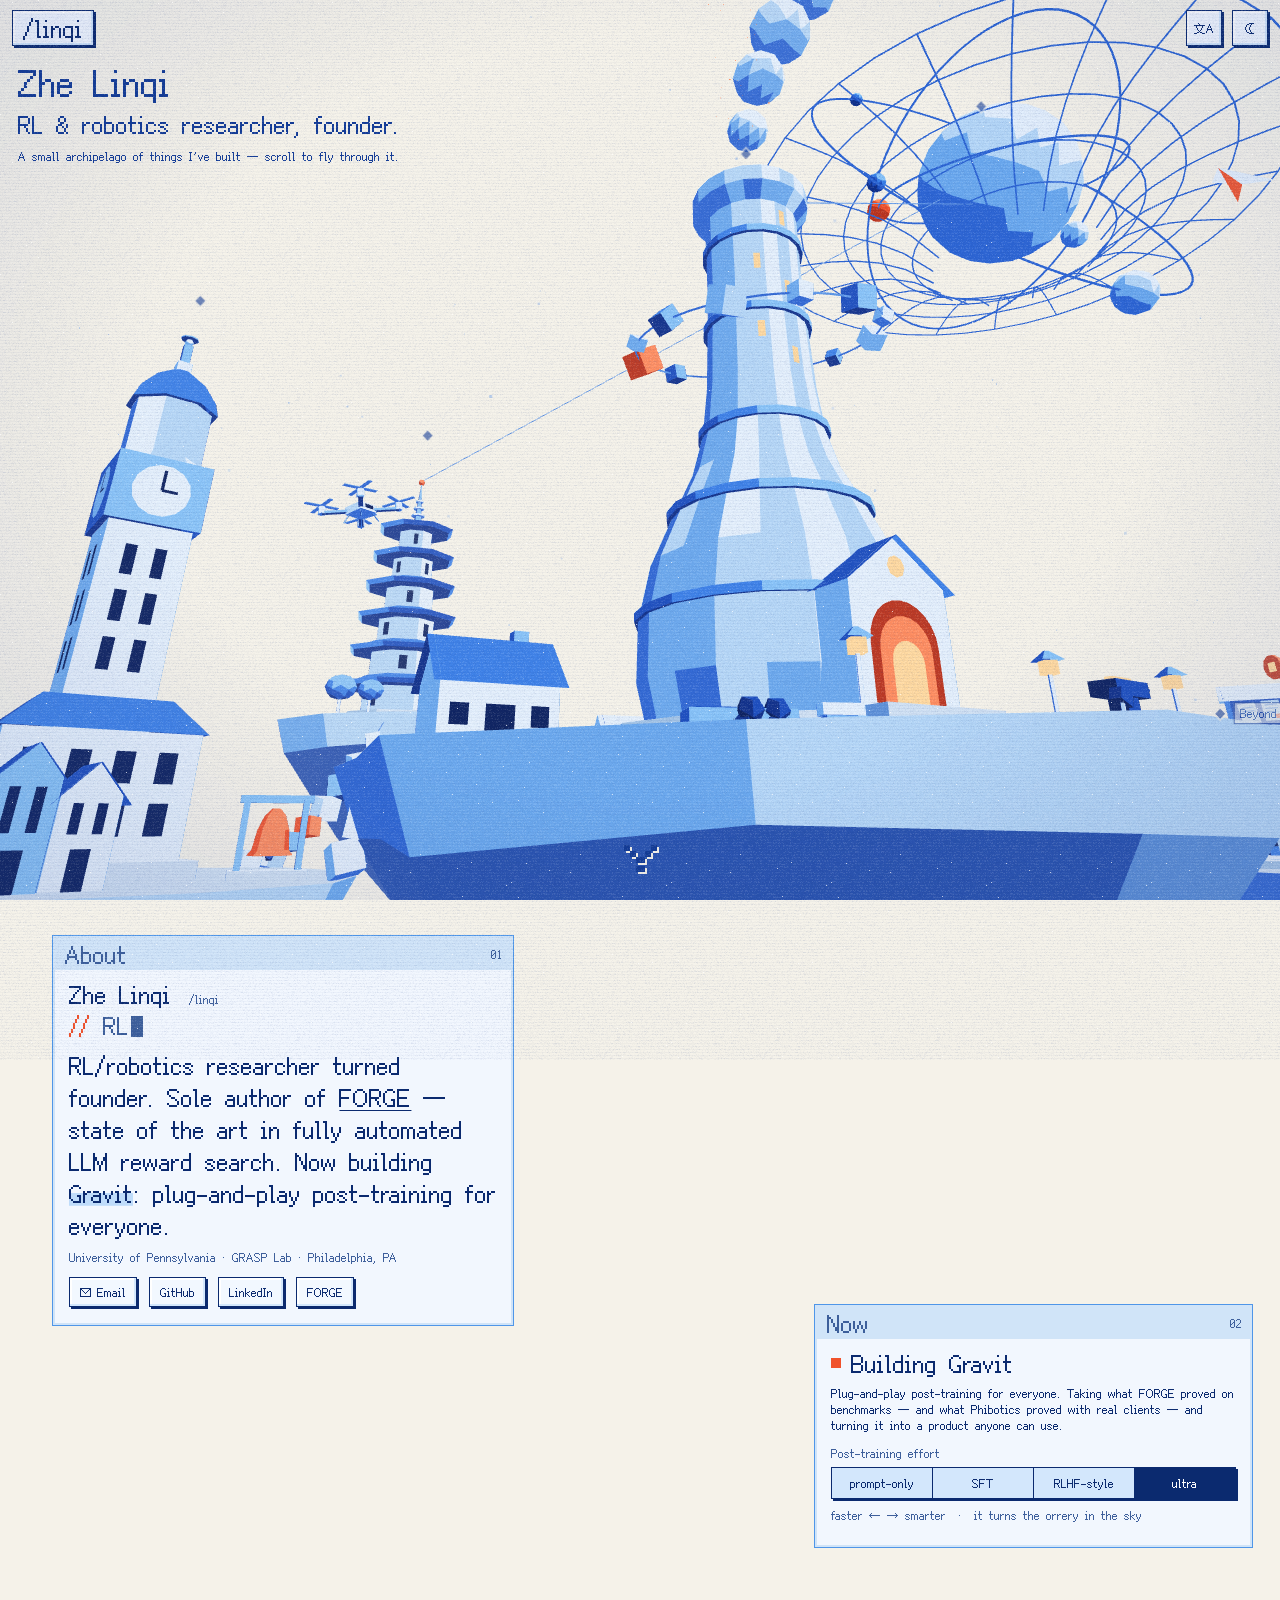
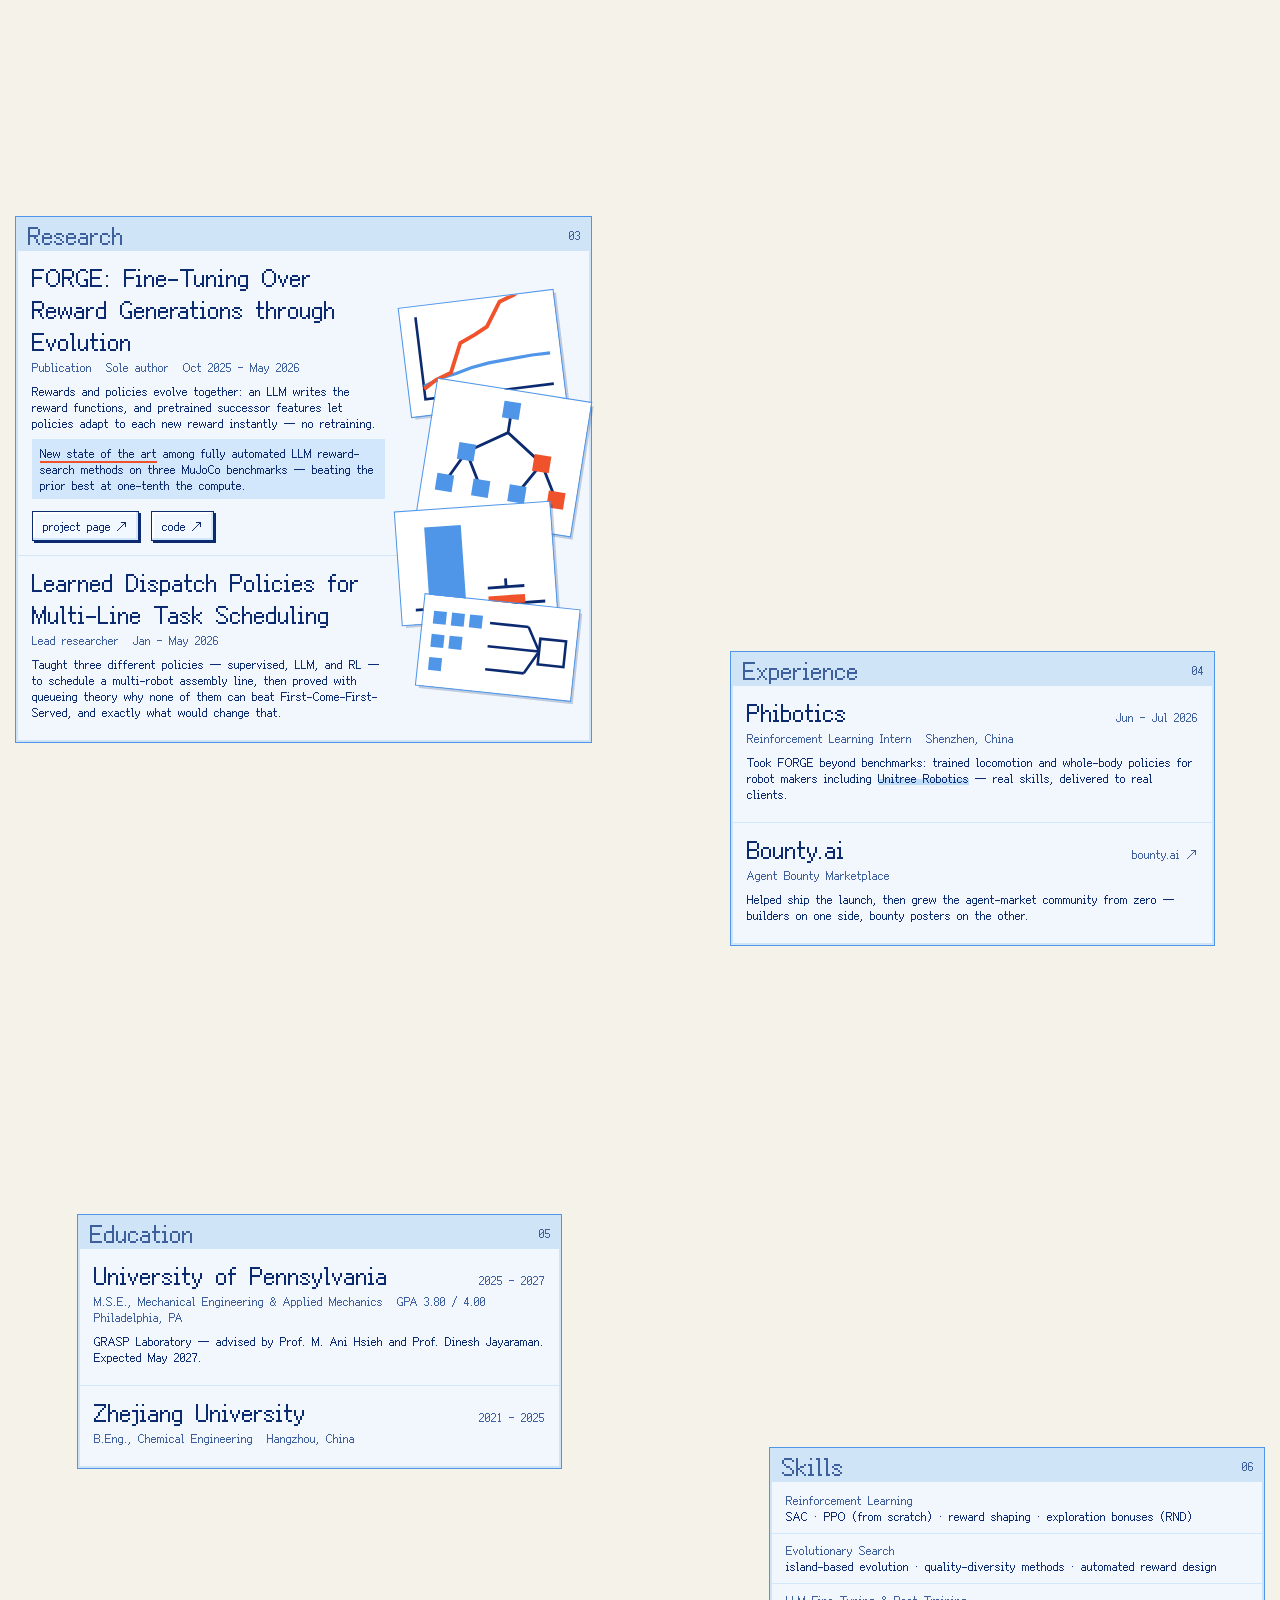
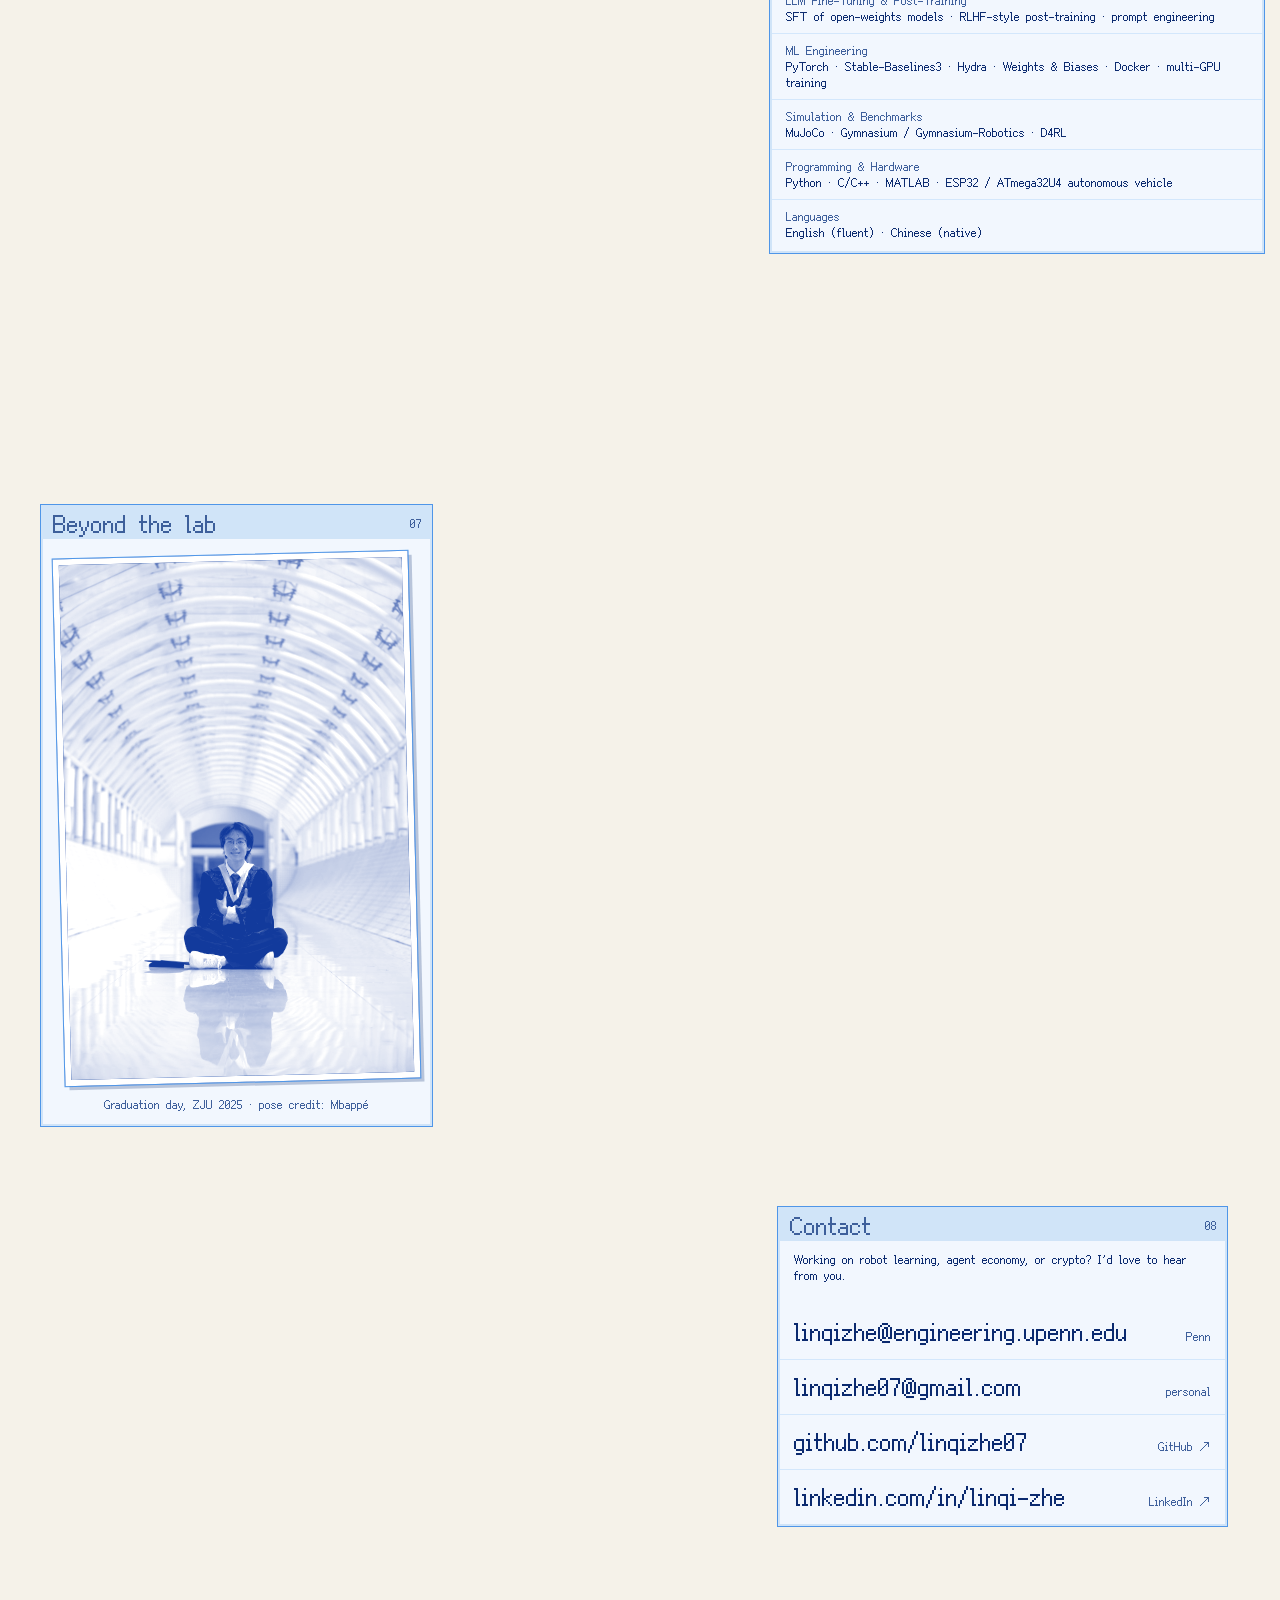
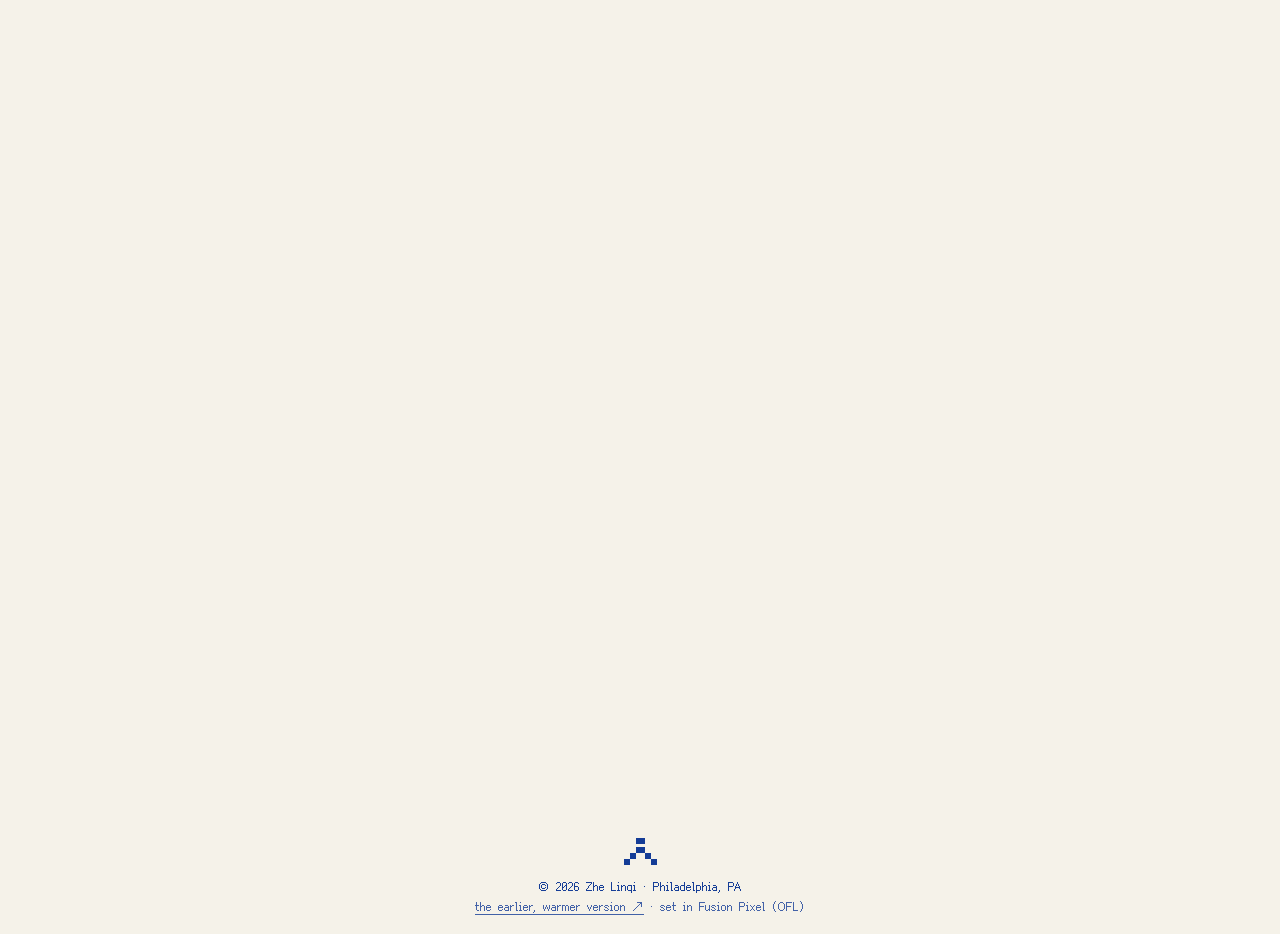
==== index.html @ 68a50482 "Personal site: WebGL archipelago under a desk of pixel windows Static, zero-dependency homepage, ser" ====
<!doctype html>
<html lang="en">
<head>
<meta charset="utf-8">
<meta name="viewport" content="width=device-width,initial-scale=1,viewport-fit=cover">
<title>Zhe Linqi — /linqi</title>
<meta name="description" content="Zhe Linqi — RL/robotics researcher turned founder. Sole author of FORGE, state of the art in fully automated LLM reward search. Now building Gravit: plug-and-play post-training for everyone.">
<meta property="og:title" content="Zhe Linqi">
<meta property="og:description" content="RL/robotics researcher turned founder. Sole author of FORGE. Now building Gravit.">
<meta property="og:type" content="website">
<meta property="og:url" content="https://linqizhe07.github.io/">
<meta property="og:image" content="https://linqizhe07.github.io/assets/og.jpg">
<meta property="og:image:width" content="1200">
<meta property="og:image:height" content="630">
<meta name="twitter:card" content="summary_large_image">
<meta name="twitter:image" content="https://linqizhe07.github.io/assets/og.jpg">
<link rel="canonical" href="https://linqizhe07.github.io/">
<meta name="theme-color" content="#000000" media="(prefers-color-scheme: dark)">
<meta name="theme-color" content="#f5f2e9" media="(prefers-color-scheme: light)">
<link rel="icon" href="data:image/svg+xml,%3Csvg xmlns='http://www.w3.org/2000/svg' viewBox='0 0 16 16' shape-rendering='crispEdges'%3E%3Crect width='16' height='16' fill='%230a1f5e'/%3E%3Cpath fill='%2386c2f8' d='M2 12h2v2H2zM4 9h2v3H4zM6 6h2v3H6zM8 3h2v3H8z'/%3E%3Cpath fill='%23f55a30' d='M11 3h2v9h-2zM11 12h3v2h-3z'/%3E%3C/svg%3E">
<link rel="stylesheet" href="styles.css">
<script>
/* Light or dark, English or Chinese, decided before anything is painted: the reader's own choice if there is one, else the system's. */
(function () {
  var r = document.documentElement, t = null, l = null;
  try { t = localStorage.getItem('theme'); l = localStorage.getItem('lang'); } catch (e) {}
  if (t === 'dark' || t === 'light') r.setAttribute('data-theme', t);
  if (l !== 'en' && l !== 'zh') {
    l = 'en';
    var a = navigator.languages && navigator.languages.length ? navigator.languages : [navigator.language || ''];
    for (var i = 0; i < a.length; i++) { var k = String(a[i]).slice(0, 2).toLowerCase(); if (k === 'zh') { l = 'zh'; break; } if (k === 'en') break; }
  }
  r.lang = l === 'zh' ? 'zh-Hans' : 'en';
  r.className = 'js top';
})();
</script>
<script type="application/ld+json">
{
  "@context": "https://schema.org",
  "@type": "Person",
  "name": "Zhe Linqi",
  "email": "mailto:linqizhe@engineering.upenn.edu",
  "url": "https://linqizhe07.github.io",
  "sameAs": ["https://github.com/linqizhe07", "https://www.linkedin.com/in/linqi-zhe-1451b8388/"],
  "jobTitle": "RL / Robotics Researcher & Founder",
  "affiliation": { "@type": "CollegeOrUniversity", "name": "University of Pennsylvania" }
}
</script>
</head>
<body>

<canvas id="gl" aria-hidden="true"></canvas>

<a class="skip" href="#desk"><span class="en">Skip to content</span><span class="zh" lang="zh-Hans">跳到正文</span></a>
<a id="home" href="#top" aria-label="/linqi — back to top"><span data-n="/linqi">/linqi</span></a>

<div id="prefs">
  <button class="key" id="lang" type="button" aria-label="切换到中文"><span aria-hidden="true">文A</span></button>
  <button class="key" id="mode" type="button" aria-pressed="false" aria-label="Dark mode"><span class="sun" aria-hidden="true">☀</span><span class="moon" aria-hidden="true">☾</span></button>
</div>

<nav id="marks" aria-label="Landmarks"></nav>

<div id="page">

  <header id="top">
    <div class="intro">
      <h1>Zhe Linqi</h1>
      <p class="en">RL &amp; robotics researcher, founder.</p>
      <p class="zh" lang="zh-Hans">强化学习与机器人研究者，创业者。</p>
      <p class="sub en">A small archipelago of things I&rsquo;ve built &mdash; scroll to fly through it.</p>
      <p class="sub zh" lang="zh-Hans">一座由我做过的事组成的小群岛——向下滚动，飞过去看看。</p>
    </div>
    <a id="cue" href="#about" aria-label="Scroll down"><svg viewBox="0 0 11 9" aria-hidden="true"><path fill="currentColor" d="M0 0h2v2H0zM2 2h2v2H2zM4 4h3v2H4zM7 2h2v2H7zM9 0h2v2H9zM4 7h3v2H4z"/></svg></a>
  </header>

  <main id="desk">

    <section class="win" id="about" aria-labelledby="t-about" data-stop="1">
      <header class="bar"><h2 id="t-about"><span class="en">About</span><span class="zh" lang="zh-Hans">关于我</span></h2><span class="ix" aria-hidden="true">01</span></header>
      <div class="body me">
        <p class="who">Zhe Linqi <small>/linqi</small></p>
        <p class="role" aria-hidden="true"><span class="sl">//</span> <span id="role">RL researcher</span><i class="caret"></i></p>
        <p class="vh en">RL researcher, robotics builder, web3 builder, cofounder of Gravit, GRASP Lab at Penn.</p>
        <p class="vh zh" lang="zh-Hans">强化学习研究者，机器人开发者，web3 建设者，Gravit 联合创始人，宾大 GRASP 实验室。</p>
        <p class="bio en">RL/robotics researcher turned founder. Sole author of <a href="https://linqizhe07.github.io/forge" target="_blank" rel="noopener">FORGE</a> &mdash; state of the art in fully automated LLM reward search. Now building <b>Gravit</b>: plug-and-play post-training for everyone.</p>
        <p class="bio zh" lang="zh-Hans">从强化学习与机器人研究走向创业。独立完成 <a href="https://linqizhe07.github.io/forge" target="_blank" rel="noopener">FORGE</a>——全自动 LLM 奖励搜索的当前最优方法。现在在做 <b>Gravit</b>：让后训练即插即用，人人可用。</p>
        <p class="aff en">University of Pennsylvania · GRASP Lab · Philadelphia, PA</p>
        <p class="aff zh" lang="zh-Hans">宾夕法尼亚大学 · GRASP 实验室 · 费城</p>
        <ul class="keys">
          <li><a class="key" href="mailto:linqizhe@engineering.upenn.edu"><span aria-hidden="true">✉</span> <span class="en">Email</span><span class="zh" lang="zh-Hans">邮件</span></a></li>
          <li><a class="key" href="https://github.com/linqizhe07" target="_blank" rel="me noopener">GitHub</a></li>
          <li><a class="key" href="https://www.linkedin.com/in/linqi-zhe-1451b8388/" target="_blank" rel="me noopener">LinkedIn</a></li>
          <li><a class="key" href="https://linqizhe07.github.io/forge" target="_blank" rel="noopener">FORGE</a></li>
        </ul>
      </div>
    </section>

    <section class="win" id="now" aria-labelledby="t-now" data-stop="2">
      <header class="bar"><h2 id="t-now"><span class="en">Now</span><span class="zh" lang="zh-Hans">正在做</span></h2><span class="ix" aria-hidden="true">02</span></header>
      <div class="body">
        <p class="big"><i class="live" aria-hidden="true"></i><span class="en">Building Gravit</span><span class="zh" lang="zh-Hans">在做 Gravit</span></p>
        <p class="en">Plug-and-play post-training for everyone. Taking what FORGE proved on benchmarks &mdash; and what Phibotics proved with real clients &mdash; and turning it into a product anyone can use.</p>
        <p class="zh" lang="zh-Hans">让后训练即插即用、人人可用。把 FORGE 在基准上验证过的、Phibotics 在真实客户那里验证过的东西，做成谁都能用的产品。</p>
        <fieldset class="effort">
          <legend><span class="en">Post-training effort</span><span class="zh" lang="zh-Hans">后训练强度</span></legend>
          <div class="seg">
            <label><input type="radio" name="effort" value="0"><span><span class="en">prompt-only</span><span class="zh" lang="zh-Hans">仅提示词</span></span></label>
            <label><input type="radio" name="effort" value="1"><span>SFT</span></label>
            <label><input type="radio" name="effort" value="2"><span><span class="en">RLHF-style</span><span class="zh" lang="zh-Hans">RLHF 式</span></span></label>
            <label><input type="radio" name="effort" value="3" checked><span>ultra</span></label>
          </div>
          <p class="hint en">faster &larr; &rarr; smarter &nbsp;·&nbsp; it turns the orrery in the sky</p>
          <p class="hint zh" lang="zh-Hans">更快 &larr; &rarr; 更聪明 &nbsp;·&nbsp; 会带动天上那座星仪</p>
        </fieldset>
      </div>
    </section>

    <section class="win" id="research" aria-labelledby="t-research" data-stop="3">
      <header class="bar"><h2 id="t-research"><span class="en">Research</span><span class="zh" lang="zh-Hans">研究</span></h2><span class="ix" aria-hidden="true">03</span></header>
      <div class="split">
        <ul class="rows">
          <li>
            <h3><a href="https://linqizhe07.github.io/forge" target="_blank" rel="noopener">FORGE: Fine-Tuning Over Reward Generations through Evolution</a></h3>
            <p class="meta en"><span>Publication</span><span>Sole author</span><span>Oct 2025 &ndash; May 2026</span></p>
            <p class="meta zh" lang="zh-Hans"><span>论文</span><span>独立作者</span><span>2025.10 &ndash; 2026.05</span></p>
            <p class="en">Rewards and policies evolve together: an LLM writes the reward functions, and pretrained successor features let policies adapt to each new reward instantly &mdash; no retraining.</p>
            <p class="zh" lang="zh-Hans">奖励与策略协同演化：LLM 负责写奖励函数，预训练的后继特征让策略即时适应每一个新奖励——无需重新训练。</p>
            <p class="claim en"><b>New state of the art</b> among fully automated LLM reward-search methods on three MuJoCo benchmarks &mdash; beating the prior best at one-tenth the compute.</p>
            <p class="claim zh" lang="zh-Hans">在三个 MuJoCo 基准上<b>刷新了</b>全自动 LLM 奖励搜索方法的<b>最优水平</b>——算力只用此前最佳方法的十分之一。</p>
            <p class="go"><a class="key" href="https://linqizhe07.github.io/forge" target="_blank" rel="noopener"><span class="en">project page</span><span class="zh" lang="zh-Hans">项目主页</span> <span aria-hidden="true">↗</span></a> <a class="key" href="https://github.com/linqizhe07/forge" target="_blank" rel="noopener"><span class="en">code</span><span class="zh" lang="zh-Hans">代码</span> <span aria-hidden="true">↗</span></a></p>
          </li>
          <li>
            <h3>Learned Dispatch Policies for Multi-Line Task Scheduling</h3>
            <p class="meta en"><span>Lead researcher</span><span>Jan &ndash; May 2026</span></p>
            <p class="meta zh" lang="zh-Hans"><span>主要研究者</span><span>2026.01 &ndash; 05</span></p>
            <p class="en">Taught three different policies &mdash; supervised, LLM, and RL &mdash; to schedule a multi-robot assembly line, then proved with queueing theory why none of them can beat First-Come-First-Served, and exactly what would change that.</p>
            <p class="zh" lang="zh-Hans">让监督学习、LLM、强化学习三种策略去调度多机器人装配线，再用排队论证明它们为什么都赢不了“先来先服务”，以及改变什么才能赢。</p>
          </li>
        </ul>
        <div class="scraps" aria-hidden="true">
          <svg viewBox="0 0 120 84" style="--r:-7deg;--x:-4%"><rect width="120" height="84" fill="#fff"/><path d="M12 8v64h100" fill="none" stroke="#0b2a6f" stroke-width="2"/><path d="M12 62l14-5 12-2 12-3 14-2 16-1 18-1 14 0" fill="none" stroke="#4f96e8" stroke-width="2.5"/><path d="M12 64l10-6 12-4 10-22 12-5 10-5 12-18 12-4 12-8 10-2" fill="none" stroke="#f0522c" stroke-width="3"/></svg>
          <svg viewBox="0 0 110 96" style="--r:9deg;--x:10%"><rect width="110" height="96" fill="#fff"/><g fill="none" stroke="#0b2a6f" stroke-width="2"><path d="M55 14v16M55 30L28 48M55 30l27 18M28 48L16 72M28 48l14 24M82 48L68 72M82 48l14 24"/></g><g fill="#4f96e8"><rect x="49" y="8" width="12" height="12"/><rect x="22" y="42" width="12" height="12"/><rect x="10" y="66" width="12" height="12"/><rect x="36" y="66" width="12" height="12"/><rect x="62" y="66" width="12" height="12"/></g><g fill="#f0522c"><rect x="76" y="42" width="12" height="12"/><rect x="90" y="66" width="12" height="12"/></g></svg>
          <svg viewBox="0 0 110 80" style="--r:-4deg;--x:-8%"><rect width="110" height="80" fill="#fff"/><path d="M10 70h92" stroke="#0b2a6f" stroke-width="2"/><rect x="20" y="12" width="26" height="58" fill="#4f96e8"/><rect x="62" y="64" width="26" height="6" fill="#f0522c"/><path d="M62 58h26M75 52v6" stroke="#0b2a6f" stroke-width="2"/></svg>
          <svg viewBox="0 0 120 70" style="--r:6deg;--x:6%"><rect width="120" height="70" fill="#fff"/><g fill="#4f96e8"><rect x="8" y="12" width="10" height="10"/><rect x="22" y="12" width="10" height="10"/><rect x="36" y="12" width="10" height="10"/><rect x="8" y="30" width="10" height="10"/><rect x="22" y="30" width="10" height="10"/><rect x="8" y="48" width="10" height="10"/></g><g fill="none" stroke="#0b2a6f" stroke-width="2"><path d="M52 17h30M52 35h30M52 53h30M82 17l10 18M82 53l10-18M82 35h10"/><rect x="92" y="25" width="20" height="20"/></g></svg>
        </div>
      </div>
    </section>

    <section class="win" id="experience" aria-labelledby="t-exp" data-stop="4">
      <header class="bar"><h2 id="t-exp"><span class="en">Experience</span><span class="zh" lang="zh-Hans">经历</span></h2><span class="ix" aria-hidden="true">04</span></header>
      <ul class="rows">
        <li>
          <h3>Phibotics <span class="k en">Jun &ndash; Jul 2026</span><span class="k zh" lang="zh-Hans">2026.06 &ndash; 07</span></h3>
          <p class="meta en"><span>Reinforcement Learning Intern</span><span>Shenzhen, China</span></p>
          <p class="meta zh" lang="zh-Hans"><span>强化学习实习生</span><span>深圳</span></p>
          <p class="en">Took FORGE beyond benchmarks: trained locomotion and whole-body policies for robot makers including <b>Unitree Robotics</b> &mdash; real skills, delivered to real clients.</p>
          <p class="zh" lang="zh-Hans">把 FORGE 带出基准测试：为包括<b>宇树科技（Unitree）</b>在内的机器人厂商训练行走与全身控制策略——真技能，交付给真客户。</p>
        </li>
        <li>
          <h3>Bounty.ai <a class="k" href="https://bounty.ai" target="_blank" rel="noopener">bounty.ai <span aria-hidden="true">↗</span></a></h3>
          <p class="meta en"><span>Agent Bounty Marketplace</span></p>
          <p class="meta zh" lang="zh-Hans"><span>智能体悬赏市场</span></p>
          <p class="en">Helped ship the launch, then grew the agent-market community from zero &mdash; builders on one side, bounty posters on the other.</p>
          <p class="zh" lang="zh-Hans">参与产品上线，随后把智能体市场的社区从零做起来——一边是开发者，一边是发布悬赏的人。</p>
        </li>
      </ul>
    </section>

    <section class="win" id="education" aria-labelledby="t-edu" data-stop="5">
      <header class="bar"><h2 id="t-edu"><span class="en">Education</span><span class="zh" lang="zh-Hans">教育</span></h2><span class="ix" aria-hidden="true">05</span></header>
      <ul class="rows">
        <li>
          <h3><span class="en">University of Pennsylvania</span><span class="zh" lang="zh-Hans">宾夕法尼亚大学</span> <span class="k">2025 &ndash; 2027</span></h3>
          <p class="meta en"><span>M.S.E., Mechanical Engineering &amp; Applied Mechanics</span><span>GPA 3.80 / 4.00</span><span>Philadelphia, PA</span></p>
          <p class="meta zh" lang="zh-Hans"><span>机械工程与应用力学 工学硕士</span><span>GPA 3.80 / 4.00</span><span>费城</span></p>
          <p class="en">GRASP Laboratory &mdash; advised by Prof. M. Ani Hsieh and Prof. Dinesh Jayaraman. Expected May 2027.</p>
          <p class="zh" lang="zh-Hans">GRASP 实验室，导师为 M. Ani Hsieh 教授与 Dinesh Jayaraman 教授。预计 2027 年 5 月毕业。</p>
        </li>
        <li>
          <h3><span class="en">Zhejiang University</span><span class="zh" lang="zh-Hans">浙江大学</span> <span class="k">2021 &ndash; 2025</span></h3>
          <p class="meta en"><span>B.Eng., Chemical Engineering</span><span>Hangzhou, China</span></p>
          <p class="meta zh" lang="zh-Hans"><span>化学工程 工学学士</span><span>杭州</span></p>
        </li>
      </ul>
    </section>

    <section class="win" id="skills" aria-labelledby="t-skills" data-stop="6">
      <header class="bar"><h2 id="t-skills"><span class="en">Skills</span><span class="zh" lang="zh-Hans">技能</span></h2><span class="ix" aria-hidden="true">06</span></header>
      <dl class="kit">
        <div><dt><span class="en">Reinforcement Learning</span><span class="zh" lang="zh-Hans">强化学习</span></dt>
          <dd class="en">SAC · PPO (from scratch) · reward shaping · exploration bonuses (RND)</dd>
          <dd class="zh" lang="zh-Hans">SAC · PPO（从零实现）· 奖励塑形 · 探索奖励（RND）</dd></div>
        <div><dt><span class="en">Evolutionary Search</span><span class="zh" lang="zh-Hans">演化搜索</span></dt>
          <dd class="en">island-based evolution · quality-diversity methods · automated reward design</dd>
          <dd class="zh" lang="zh-Hans">岛屿式演化 · 质量多样性方法 · 自动奖励设计</dd></div>
        <div><dt><span class="en">LLM Fine-Tuning &amp; Post-Training</span><span class="zh" lang="zh-Hans">LLM 微调与后训练</span></dt>
          <dd class="en">SFT of open-weights models · RLHF-style post-training · prompt engineering</dd>
          <dd class="zh" lang="zh-Hans">开源权重模型的 SFT · RLHF 式后训练 · 提示词工程</dd></div>
        <div><dt><span class="en">ML Engineering</span><span class="zh" lang="zh-Hans">ML 工程</span></dt>
          <dd class="en">PyTorch · Stable-Baselines3 · Hydra · Weights &amp; Biases · Docker · multi-GPU training</dd>
          <dd class="zh" lang="zh-Hans">PyTorch · Stable-Baselines3 · Hydra · Weights &amp; Biases · Docker · 多 GPU 训练</dd></div>
        <div><dt><span class="en">Simulation &amp; Benchmarks</span><span class="zh" lang="zh-Hans">仿真与基准</span></dt>
          <dd>MuJoCo · Gymnasium / Gymnasium-Robotics · D4RL</dd></div>
        <div><dt><span class="en">Programming &amp; Hardware</span><span class="zh" lang="zh-Hans">编程与硬件</span></dt>
          <dd class="en">Python · C/C++ · MATLAB · ESP32 / ATmega32U4 autonomous vehicle</dd>
          <dd class="zh" lang="zh-Hans">Python · C/C++ · MATLAB · ESP32 / ATmega32U4 自主小车</dd></div>
        <div><dt><span class="en">Languages</span><span class="zh" lang="zh-Hans">语言</span></dt>
          <dd class="en">English (fluent) · Chinese (native)</dd>
          <dd class="zh" lang="zh-Hans">英语（流利）· 中文（母语）</dd></div>
      </dl>
    </section>

    <section class="win" id="life" aria-labelledby="t-life" data-stop="7">
      <header class="bar"><h2 id="t-life"><span class="en">Beyond the lab</span><span class="zh" lang="zh-Hans">实验室之外</span></h2><span class="ix" aria-hidden="true">07</span></header>
      <figure class="photo">
        <div class="print" tabindex="0">
          <img src="assets/portrait.jpg" width="933" height="1400" loading="lazy" decoding="async" alt="Zhe Linqi in a graduation gown, sitting cross-legged in a bright arched glass corridor">
        </div>
        <figcaption>
          <span class="en">Graduation day, ZJU 2025 · pose credit: Mbapp&eacute;</span>
          <span class="zh" lang="zh-Hans">毕业那天，浙大 2025 · 姿势版权：姆巴佩</span>
        </figcaption>
      </figure>
    </section>

    <section class="win" id="contact" aria-labelledby="t-contact" data-stop="8">
      <header class="bar"><h2 id="t-contact"><span class="en">Contact</span><span class="zh" lang="zh-Hans">联系</span></h2><span class="ix" aria-hidden="true">08</span></header>
      <div class="body">
        <p class="en">Working on robot learning, agent economy, or crypto? I&rsquo;d love to hear from you.</p>
        <p class="zh" lang="zh-Hans">在做机器人学习、智能体经济或加密相关的事？很想听你聊聊。</p>
      </div>
      <ul class="rows links">
        <li><a href="mailto:linqizhe@engineering.upenn.edu"><span>linqizhe@engineering.upenn.edu</span><span class="k"><span class="en">Penn</span><span class="zh" lang="zh-Hans">学校</span></span></a></li>
        <li><a href="mailto:linqizhe07@gmail.com"><span>linqizhe07@gmail.com</span><span class="k"><span class="en">personal</span><span class="zh" lang="zh-Hans">个人</span></span></a></li>
        <li><a href="https://github.com/linqizhe07" target="_blank" rel="me noopener"><span>github.com/linqizhe07</span><span class="k">GitHub <span aria-hidden="true">↗</span></span></a></li>
        <li><a href="https://www.linkedin.com/in/linqi-zhe-1451b8388/" target="_blank" rel="me noopener"><span>linkedin.com/in/linqi-zhe</span><span class="k">LinkedIn <span aria-hidden="true">↗</span></span></a></li>
      </ul>
    </section>

  </main>

  <footer id="end">
    <a id="up" href="#top" aria-label="Back to top"><svg viewBox="0 0 11 9" aria-hidden="true"><path fill="currentColor" d="M4 0h3v2H4zM0 7h2v2H0zM2 5h2v2H2zM4 3h3v2H4zM7 5h2v2H7zM9 7h2v2H9z"/></svg></a>
    <p>&copy; <span id="year">2026</span> Zhe Linqi · <span class="en">Philadelphia, PA</span><span class="zh" lang="zh-Hans">费城</span></p>
    <p class="fine"><a href="classic/"><span class="en">the earlier, warmer version</span><span class="zh" lang="zh-Hans">之前那版暖色主页</span> <span aria-hidden="true">↗</span></a> · <span class="en">set in Fusion Pixel (OFL)</span><span class="zh" lang="zh-Hans">字体：缝合像素 Fusion Pixel（OFL）</span></p>
  </footer>

</div>

<div id="vig" aria-hidden="true"></div>
<div id="grade" aria-hidden="true"></div>

<script src="scene.js" defer></script>
<script src="main.js" defer></script>
</body>
</html>
---- styles.css ----
/* A void, an archipelago of paper islands drawn in WebGL behind everything, and a desk of small pixel windows over it.
   Scrolling flies the camera from island to island; the windows only ever move on the compositor. */

/* Fusion Pixel 12px (TakWolf, SIL OFL 1.1), cut down to the characters this page uses: see tools/subset-fonts.py.
   The Latin cut draws everything; the Chinese cut takes over for Han and full-width punctuation. */
@font-face{font-family:"Fusion Px";src:url(assets/fonts/fusion-pixel-12px-latin.woff2) format("woff2");font-display:swap}
@font-face{font-family:"Fusion Px";src:url(assets/fonts/fusion-pixel-12px-zh.woff2) format("woff2");font-display:swap;unicode-range:U+2E80-2FDF,U+3000-303F,U+31C0-31EF,U+3400-4DBF,U+4E00-9FFF,U+F900-FAFF,U+FE30-FE4F,U+FF00-FFEF}

:root{
  /* the windows are paper in both themes */
  --paper:#f2f8ff; --panel:#d3e7fc; --bar:#8ec7fa; --bar-off:#d0e4f8; --line:#4f96e8; --deep:#0b2a6f; --mute:#3d5f9b; --ember:#f0522c;
  /* what lies behind them: ivory paper by day */
  --void:#f5f2e9; --fg:#143c96; --vig:rgba(36,62,140,.13);
  --px:"Fusion Px","PingFang SC","Hiragino Sans GB","Microsoft YaHei","Noto Sans CJK SC",ui-monospace,monospace;
  /* The face is drawn on a 12px grid, so type is only ever set at sizes that put each of its pixels on whole device pixels. */
  --s:12px; --m:18px; --l:24px; --xl:36px;
  color-scheme:light;
}
@media (min-resolution:2.5dppx){:root{--m:16px}}
@media (max-resolution:1.49dppx){:root{--m:24px}}
/* Dark when the system is dark, unless the reader chose otherwise (the choice sits on <html data-theme>). */
@media (prefers-color-scheme:dark){:root:not([data-theme=light]){--void:#000;--fg:#b5dcff;--vig:rgba(0,10,48,.5);color-scheme:dark}}
:root[data-theme=dark]{--void:#000;--fg:#b5dcff;--vig:rgba(0,10,48,.5);color-scheme:dark}

*,*::before,*::after{box-sizing:border-box}
html{background:var(--void);-webkit-text-size-adjust:100%;text-size-adjust:100%;scroll-behavior:smooth}
body{margin:0;min-height:100%;color:var(--deep);font:400 var(--s)/16px var(--px);
  -webkit-font-smoothing:none;-moz-osx-font-smoothing:grayscale;font-smooth:never;font-synthesis:none;font-variant-ligatures:none;text-rendering:optimizeSpeed;overflow-x:clip}
a{color:inherit}
/* the face has one weight: what would be bold is run over with a highlighter instead */
b,strong{font-weight:400;background:linear-gradient(#bfdcfa,#bfdcfa) 0 85%/100% 40% no-repeat}
[hidden]{display:none!important}
:focus-visible{outline:2px solid var(--ember);outline-offset:2px}
.vh{position:absolute;width:1px;height:1px;overflow:hidden;clip-path:inset(50%);white-space:nowrap}

/* Two languages live in the markup; <html lang> says which one shows. */
html:not([lang|=zh]) .zh,html[lang|=zh] .en{display:none!important}

/* ---------- the scene ---------- */
/* lvh: a phone's toolbar sliding away must never resize the canvas. Hidden until it has drawn a few steady frames. */
#gl{position:fixed;left:0;top:0;width:100%;height:100vh;height:100lvh;display:block;z-index:0;pointer-events:none;opacity:0;transition:opacity 1s ease}
html.glon #gl{opacity:1}
/* no WebGL: the void keeps a few fixed stars */
html.nogl body{background:
  radial-gradient(1.5px 1.5px at 12% 18%,var(--fg) 50%,transparent 51%),radial-gradient(1.5px 1.5px at 78% 9%,var(--fg) 50%,transparent 51%),
  radial-gradient(1px 1px at 34% 62%,var(--fg) 50%,transparent 51%),radial-gradient(2px 2px at 88% 44%,var(--fg) 50%,transparent 51%),
  radial-gradient(1px 1px at 58% 30%,var(--fg) 50%,transparent 51%),radial-gradient(1.5px 1.5px at 6% 80%,var(--fg) 50%,transparent 51%) fixed}

/* Grain, scanlines and a vignette over everything, in plain alpha: one quad each for the compositor. */
#vig{position:fixed;inset:0;z-index:70;pointer-events:none;background:radial-gradient(ellipse at 50% 46%,transparent 55%,var(--vig) 100%)}
#grade{position:fixed;left:-160px;top:-160px;width:calc(100vw + 320px);height:calc(100vh + 320px);height:calc(100lvh + 320px);z-index:71;pointer-events:none;
  background-size:160px 160px;image-rendering:pixelated;will-change:transform;animation:grain .5s steps(1) infinite}
@keyframes grain{0%{transform:translate(0,0)}25%{transform:translate(61px,-37px)}50%{transform:translate(-43px,71px)}75%{transform:translate(29px,47px)}}

/* ---------- things pinned to the screen ---------- */
.skip{position:fixed;z-index:90;left:8px;top:8px;padding:8px 10px;background:var(--paper);color:var(--deep);border:2px solid var(--deep);transform:translateY(-200%)}
.skip:focus{transform:none}

/* The name, top left of the first screen (it scrolls away with it): steady, torn across for a moment every few seconds. */
#home{position:absolute;z-index:60;left:max(12px,env(safe-area-inset-left,0px));top:calc(10px + env(safe-area-inset-top,0px));display:flex;align-items:center;height:36px;padding:0 10px;
  font:400 var(--l)/1 var(--px);color:var(--deep);text-decoration:none;background:var(--paper);border:1px solid var(--deep);box-shadow:inset -2px -2px 0 var(--panel),inset 2px 2px 0 #fff,2px 2px 0 var(--deep)}
#home span{position:relative;display:block}
#home span::before,#home span::after{content:attr(data-n);position:absolute;left:0;top:0;visibility:hidden}
#home span::before{color:var(--ember);animation:tear-a 7.5s steps(1) 2s infinite}
#home span::after{color:var(--line);animation:tear-b 7.5s steps(1) 2s infinite}
@keyframes tear-a{0%,90.9%{visibility:hidden}91%{visibility:visible;transform:translateX(-3px);clip-path:inset(8% 0 56% 0)}93%{visibility:visible;transform:translateX(2px);clip-path:inset(54% 0 10% 0)}95%,100%{visibility:hidden}}
@keyframes tear-b{0%,91.9%{visibility:hidden}92%{visibility:visible;transform:translateX(4px);clip-path:inset(38% 0 30% 0)}94%{visibility:visible;transform:translateX(-2px);clip-path:inset(0 0 72% 0)}96%,100%{visibility:hidden}}

/* Keys: flat pixel caps with a bevel, on the windows and in the corner. */
.key{display:inline-flex;align-items:center;justify-content:center;gap:5px;min-height:30px;padding:6px 10px;margin:0;font:400 12px/1 var(--px);color:var(--deep);text-decoration:none;white-space:nowrap;
  background:var(--paper);border:1px solid var(--deep);border-radius:0;box-shadow:inset -2px -2px 0 var(--panel),inset 2px 2px 0 #fff,2px 2px 0 var(--deep);cursor:pointer;-webkit-tap-highlight-color:transparent;-webkit-appearance:none;appearance:none}
.key:active{transform:translate(2px,2px);box-shadow:inset 2px 2px 0 var(--panel),inset -2px -2px 0 #fff}
@media (hover:hover){.key:hover{background:var(--panel)}}
#prefs{position:fixed;z-index:60;top:calc(10px + env(safe-area-inset-top,0px));right:max(12px,env(safe-area-inset-right,0px));display:flex;gap:10px}
#prefs .key{width:36px;height:36px;padding:0}
#mode span{font-size:12px}
/* the key shows where a press leads: the sun when it is dark, the moon when it is light */
#mode .sun,#mode[aria-pressed=true] .moon{display:none}
#mode[aria-pressed=true] .sun{display:inline}

/* Labels that hang over the islands, placed every frame with the scene's own camera. Under the windows, over the canvas. */
#marks{position:fixed;inset:0;z-index:1;pointer-events:none;overflow:hidden}
#marks a{position:absolute;left:0;top:0;display:flex;align-items:center;height:28px;margin:-14px 0 0 -14px;pointer-events:auto;
  font:400 12px/1 var(--px);color:var(--fg);text-decoration:none;white-space:nowrap;opacity:.6;will-change:transform;-webkit-tap-highlight-color:transparent}
#marks a.off{visibility:hidden}
#marks i{flex:none;display:grid;place-items:center;width:28px;height:28px}
#marks i::before{content:"";width:7px;height:7px;background:var(--fg);box-shadow:0 0 0 2px var(--void);transform:rotate(45deg)}
#marks span{padding:4px 7px 4px 5px;background:var(--void);border:1px solid var(--fg);opacity:0;transform:translateX(-4px);transition:opacity .15s steps(2),transform .15s steps(2)}
#marks a:focus-visible{opacity:1;outline-offset:0}
#marks a:focus-visible span{opacity:1;transform:none}
@media (hover:hover){#marks a:hover{opacity:1;z-index:1}#marks a:hover span{opacity:1;transform:none}}
/* the island of the window in front says what it is */
#marks a.here{opacity:1}
#marks a.here i::before{background:var(--ember)}
#marks a.here span{opacity:1;transform:none}

/* ---------- the page ---------- */
/* The page lets the pointer through to the labels wherever no window lies. */
#page{position:relative;z-index:2;pointer-events:none}
.win,#cue,#end>*{pointer-events:auto}

#top{position:relative;display:flex;align-items:flex-start;min-height:100vh;min-height:100svh;
  padding:calc(64px + env(safe-area-inset-top,0px)) max(18px,env(safe-area-inset-right,0px)) 0 max(18px,env(safe-area-inset-left,0px))}
.intro{max-width:520px;color:var(--fg);text-shadow:2px 2px 0 var(--void)}
.intro h1{margin:0 0 8px;font:400 var(--xl)/1 var(--px)}
.intro p{margin:0;font-size:var(--m);line-height:1.3333}
.intro .sub{margin-top:8px;font-size:12px;line-height:16px;text-shadow:1px 1px 0 var(--void)}
#cue,#up{display:grid;place-items:center;width:56px;height:44px;color:var(--fg);-webkit-tap-highlight-color:transparent}
#cue svg,#up svg{width:33px;height:27px;shape-rendering:crispEdges;filter:drop-shadow(2px 2px 0 var(--void))}
#cue{position:absolute;left:50%;bottom:calc(20px + env(safe-area-inset-bottom,0px));margin-left:-28px;animation:nod 1.2s steps(2) infinite;transition:opacity .3s ease,visibility 0s}
html:not(.top) #cue{opacity:0;visibility:hidden;transition:opacity .3s ease,visibility 0s linear .3s}
@keyframes nod{0%{transform:translateY(0)}50%{transform:translateY(4px)}}

/* The desk: windows dropped down the page by turns, left then right, leaving the middle to the scene. */
#desk{display:flex;flex-direction:column;max-width:1480px;margin:0 auto;padding:4vh max(16px,env(safe-area-inset-right,0px)) 12vh max(16px,env(safe-area-inset-left,0px))}
.win{position:relative;display:flex;flex-direction:column;min-width:0;width:min(100%,calc(var(--w,430px)*var(--k,1)));margin-top:var(--mt,14vh);
  background:rgba(242,248,255,.93);border:2px solid var(--bar-off);outline:1px solid var(--line);color:var(--deep)}
/* a label on an island leads to its window: it lands a little below the top, clear of the corner keys */
.win{scroll-margin-top:20vh}
.win:nth-of-type(odd){align-self:flex-start}
.win:nth-of-type(even){align-self:flex-end}
/* The window nearest the middle of the screen is the one in front: full colour in its bar, pinstripes, a hard pixel shadow.
   The camera is on its island. */
.win.on,.win.drag{border-color:var(--bar);box-shadow:8px 8px 0 var(--deep)}
.bar{display:flex;align-items:center;gap:10px;min-height:32px;padding:4px 8px 4px 10px;background:var(--bar-off);-webkit-user-select:none;user-select:none}
.bar h2{flex:none;margin:0;font:400 var(--l)/1 var(--px);color:var(--mute);white-space:nowrap}
/* Han fills the whole cell where Latin capitals take three quarters of it: set a size down, on the same line, it reads as large. */
:root:lang(zh) .bar h2{font-size:var(--m);line-height:var(--l)}
.bar::after{content:"";flex:1 1 auto;order:1;height:16px;background:repeating-linear-gradient(to bottom,var(--deep) 0 1px,transparent 1px 3px);opacity:0}
.bar .ix{order:2;flex:none;color:var(--mute)}
.win.on>.bar,.win.drag>.bar{background:var(--bar)}
.win.on>.bar h2,.win.drag>.bar h2,.win.on>.bar .ix,.win.drag>.bar .ix{color:var(--deep)}
.win.on>.bar::after,.win.drag>.bar::after{opacity:.42}
@media (min-width:900px) and (pointer:fine){.bar{cursor:grab}html.dragging,html.dragging *{cursor:grabbing!important}}

.body{padding:10px 14px 14px}
.win p{margin:0 0 8px}
.win p:last-child{margin-bottom:0}
.win a:not(.key){text-decoration:underline;text-decoration-thickness:1px;text-underline-offset:3px}
@media (hover:hover){.win a:not(.key):hover{background:var(--panel)}}

/* About */
.me .who{margin:0;font-size:var(--l);line-height:1.2}
.me .who small{margin-left:.5em;font-size:12px;color:var(--mute)}
.me .role{margin:0 0 8px;font-size:var(--m);line-height:1.3333;color:var(--mute);white-space:nowrap}
.me .sl{color:var(--ember)}
.caret{display:inline-block;width:.5em;height:.9em;margin-left:2px;vertical-align:-.1em;background:var(--mute);animation:blink 1s steps(1) infinite}
@keyframes blink{50%{opacity:0}}
.me .bio{font-size:var(--m);line-height:1.3333}
.me .aff{color:var(--mute)}
.keys{display:flex;flex-wrap:wrap;gap:10px 12px;list-style:none;margin:12px 0 2px;padding:0}

/* Now */
.big{display:flex;align-items:center;gap:10px;font-size:var(--l);line-height:1.2}
.live{flex:none;width:10px;height:10px;background:var(--ember);animation:blink 1.4s steps(1) infinite}
.effort{margin:12px 0 0;padding:0;border:0;min-width:0}
.effort legend{padding:0;margin-bottom:6px;color:var(--mute)}
.seg{display:flex;border:1px solid var(--deep);background:var(--paper);box-shadow:2px 2px 0 var(--deep)}
.seg label{position:relative;flex:1 1 0;min-width:0;text-align:center}
.seg input{position:absolute;inset:0;width:100%;height:100%;margin:0;opacity:0;cursor:pointer}
.seg label>span{display:block;padding:9px 2px;line-height:1;white-space:nowrap;overflow:hidden;text-overflow:ellipsis;border-left:1px solid var(--deep)}
.seg label:first-child>span{border-left:0}
/* a meter: everything up to the chosen stop is lit */
.seg label:has(~label>input:checked)>span{background:var(--panel)}
.seg input:checked+span{background:var(--deep);color:#fff}
.seg input:focus-visible+span{outline:2px solid var(--ember);outline-offset:-3px}
.hint{margin-top:8px!important;color:var(--mute)}

/* Lists of things: a name, small print, a line or two */
.rows{list-style:none;margin:0;padding:0}
.rows>li{padding:10px 14px 12px}
.rows>li+li{border-top:1px solid var(--panel)}
.rows h3{display:flex;flex-wrap:wrap;justify-content:space-between;align-items:baseline;gap:0 14px;margin:0 0 2px;font:400 var(--m)/1.3333 var(--px)}
.rows h3 a{text-decoration:none!important}
.k{font-size:12px;line-height:16px;color:var(--mute);white-space:nowrap}
.meta{display:flex;flex-wrap:wrap;gap:0 14px;color:var(--mute)}
.claim{padding:6px 8px;background:var(--panel)}
.claim b{background:none;color:var(--deep);text-decoration:underline;text-decoration-color:var(--ember);text-decoration-thickness:2px;text-underline-offset:3px}
.go{display:flex;flex-wrap:wrap;gap:10px 12px;margin-top:12px!important;padding-bottom:2px}
.links a{display:flex;justify-content:space-between;align-items:baseline;gap:0 14px;flex-wrap:wrap;margin:-10px -14px -12px;padding:10px 14px 12px;text-decoration:none!important;font-size:var(--m);line-height:1.3333}
.links a>span:first-child{min-width:0;overflow-wrap:anywhere}

/* Research: the words in two thirds, cuttings from the papers lying loose in the third */
.split{display:grid;grid-template-columns:minmax(0,2fr) minmax(0,1fr)}
.scraps{display:flex;flex-direction:column;justify-content:center;align-items:center;padding:18px 12px 18px 2px;pointer-events:none}
.scraps svg{display:block;width:88%;height:auto;margin:-9px 0;outline:1px solid var(--line);box-shadow:3px 3px 0 rgba(11,42,111,.22);transform:translateX(var(--x,0)) rotate(var(--r,0deg))}

/* Skills */
.kit{margin:0;padding:2px 0}
.kit>div{padding:8px 14px 9px}
.kit>div+div{border-top:1px solid var(--panel)}
.kit dt{color:var(--mute)}
.kit dd{margin:0}

/* Life: a cyanotype of the photograph; its own colours come back under the pointer */
.photo{margin:0;padding:16px 16px 12px}
.print{position:relative;isolation:isolate;overflow:hidden;border:6px solid #fff;outline:1px solid var(--line);box-shadow:4px 4px 0 rgba(11,42,111,.25);transform:rotate(-1.4deg);background:#123a9c}
.print img{display:block;width:100%;height:auto;filter:grayscale(1) contrast(1.2) brightness(1.06);transition:filter .5s ease}
.print::after{content:"";position:absolute;inset:0;background:#123a9c;mix-blend-mode:screen;transition:opacity .5s ease;pointer-events:none}
.print:hover img,.print:focus img,.print:active img{filter:none}
.print:hover::after,.print:focus::after,.print:active::after{opacity:0}
.photo figcaption{margin-top:14px;color:var(--mute);text-align:center}

/* The foot of the page: the last view, a way back up, small print */
#end{display:flex;flex-direction:column;justify-content:flex-end;align-items:center;gap:4px;min-height:100vh;min-height:100svh;
  padding:0 16px calc(20px + env(safe-area-inset-bottom,0px));text-align:center;color:var(--fg);text-shadow:1px 1px 0 var(--void)}
#end p{margin:0}
#end .fine{opacity:.8}
#end a:not(#up){text-underline-offset:3px;text-decoration-thickness:1px}

/* ---------- where each window falls ---------- */
@media (min-width:1100px){
  #about{--w:400px;--mt:0px;margin-left:3%}
  #now{--w:380px;--mt:-20px;margin-right:1%}
  #research{--w:500px;--mt:30vh}
  #experience{--w:420px;--mt:-90px;margin-right:4%}
  #education{--w:420px;--mt:30vh;margin-left:5%}
  #skills{--w:430px;--mt:-20px}
  #life{--w:340px;--mt:28vh;margin-left:2%}
  #contact{--w:390px;--mt:9vh;margin-right:3%}
}
/* On a 1x screen the pixel face is set a size up (see --m), so the windows are cut wider to hold it. */
@media (min-width:1100px) and (max-resolution:1.49dppx){.win{--k:1.15}}
@media (min-width:1400px) and (max-resolution:1.49dppx){.win{--k:1.3}}
@media (min-width:700px) and (max-width:1099px){
  #desk{max-width:860px}
  .win{--w:64%;--mt:46vh}
  #about{--mt:0px}
  #research{--w:76%}
  #life{--w:46%}
}
@media (max-width:699px){
  /* A phone: a window takes nearly the whole width, so they stand a good half screen apart and each island gets the open stretch above its window. */
  #desk{padding-top:2vh}
  .win{--w:94%;--mt:56vh}
  #about{--mt:0px}
  #life{--w:80%}
  #top{padding-top:calc(60px + env(safe-area-inset-top,0px))}
  .intro h1{font-size:var(--l)}
  #home{font-size:var(--m)}
  #prefs .key{width:40px;height:40px}
  #home{height:40px}
  .split{grid-template-columns:minmax(0,1fr)}
  .scraps{flex-direction:row;padding:4px 12px 18px}
  .scraps svg{width:24%;margin:0 -1%}
}

@media (prefers-reduced-motion:reduce){
  html{scroll-behavior:auto}
  #grade,#cue,.caret,.live,#home span::before,#home span::after{animation:none}
  #gl,.print img,.print::after{transition:none}
}
@media print{
  #gl,#vig,#grade,#prefs,#marks,#cue,#up,.skip,.caret{display:none!important}
  html{background:#fff}
  #home,.intro,#end{color:#000;text-shadow:none;position:static}
  #top,#end{min-height:0;padding:12px 0}
  #desk{display:block;padding:0}
  .win{width:auto!important;margin:0 0 14px!important;box-shadow:none!important;break-inside:avoid;background:#fff}
}
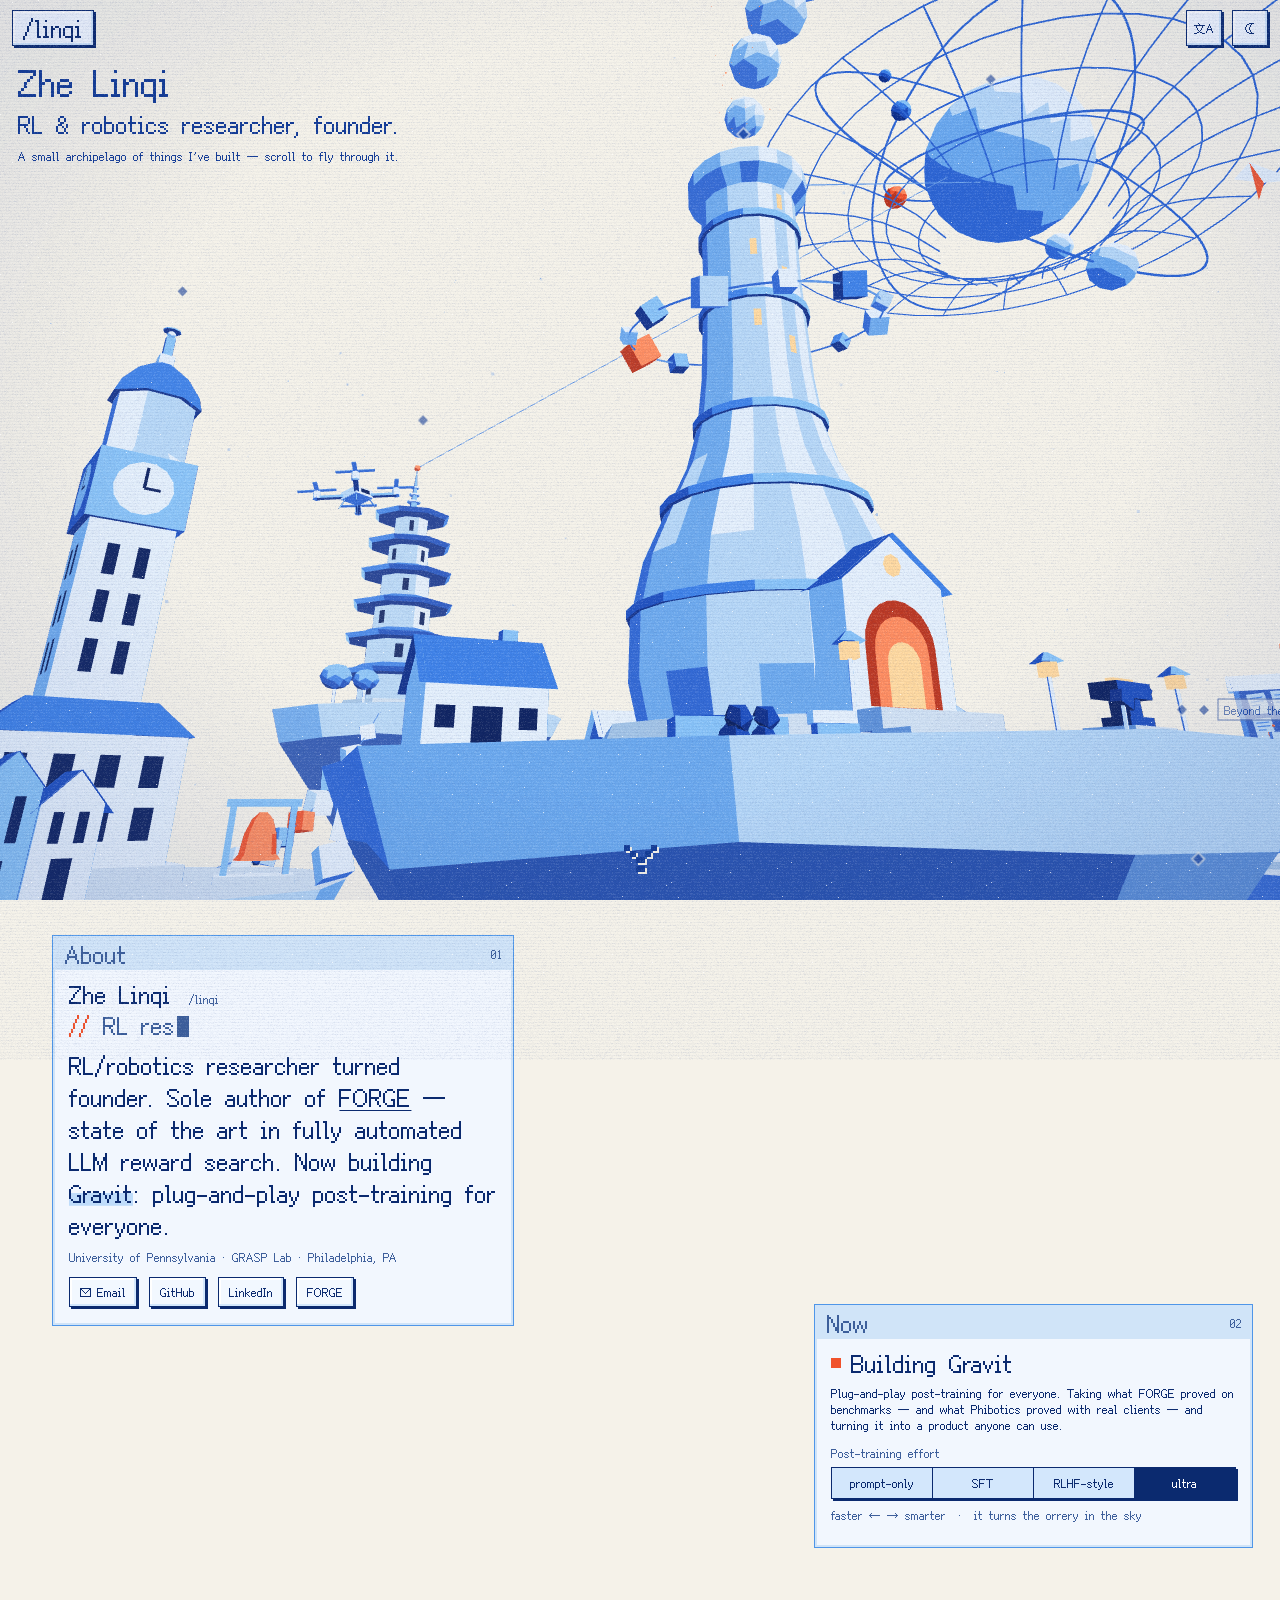
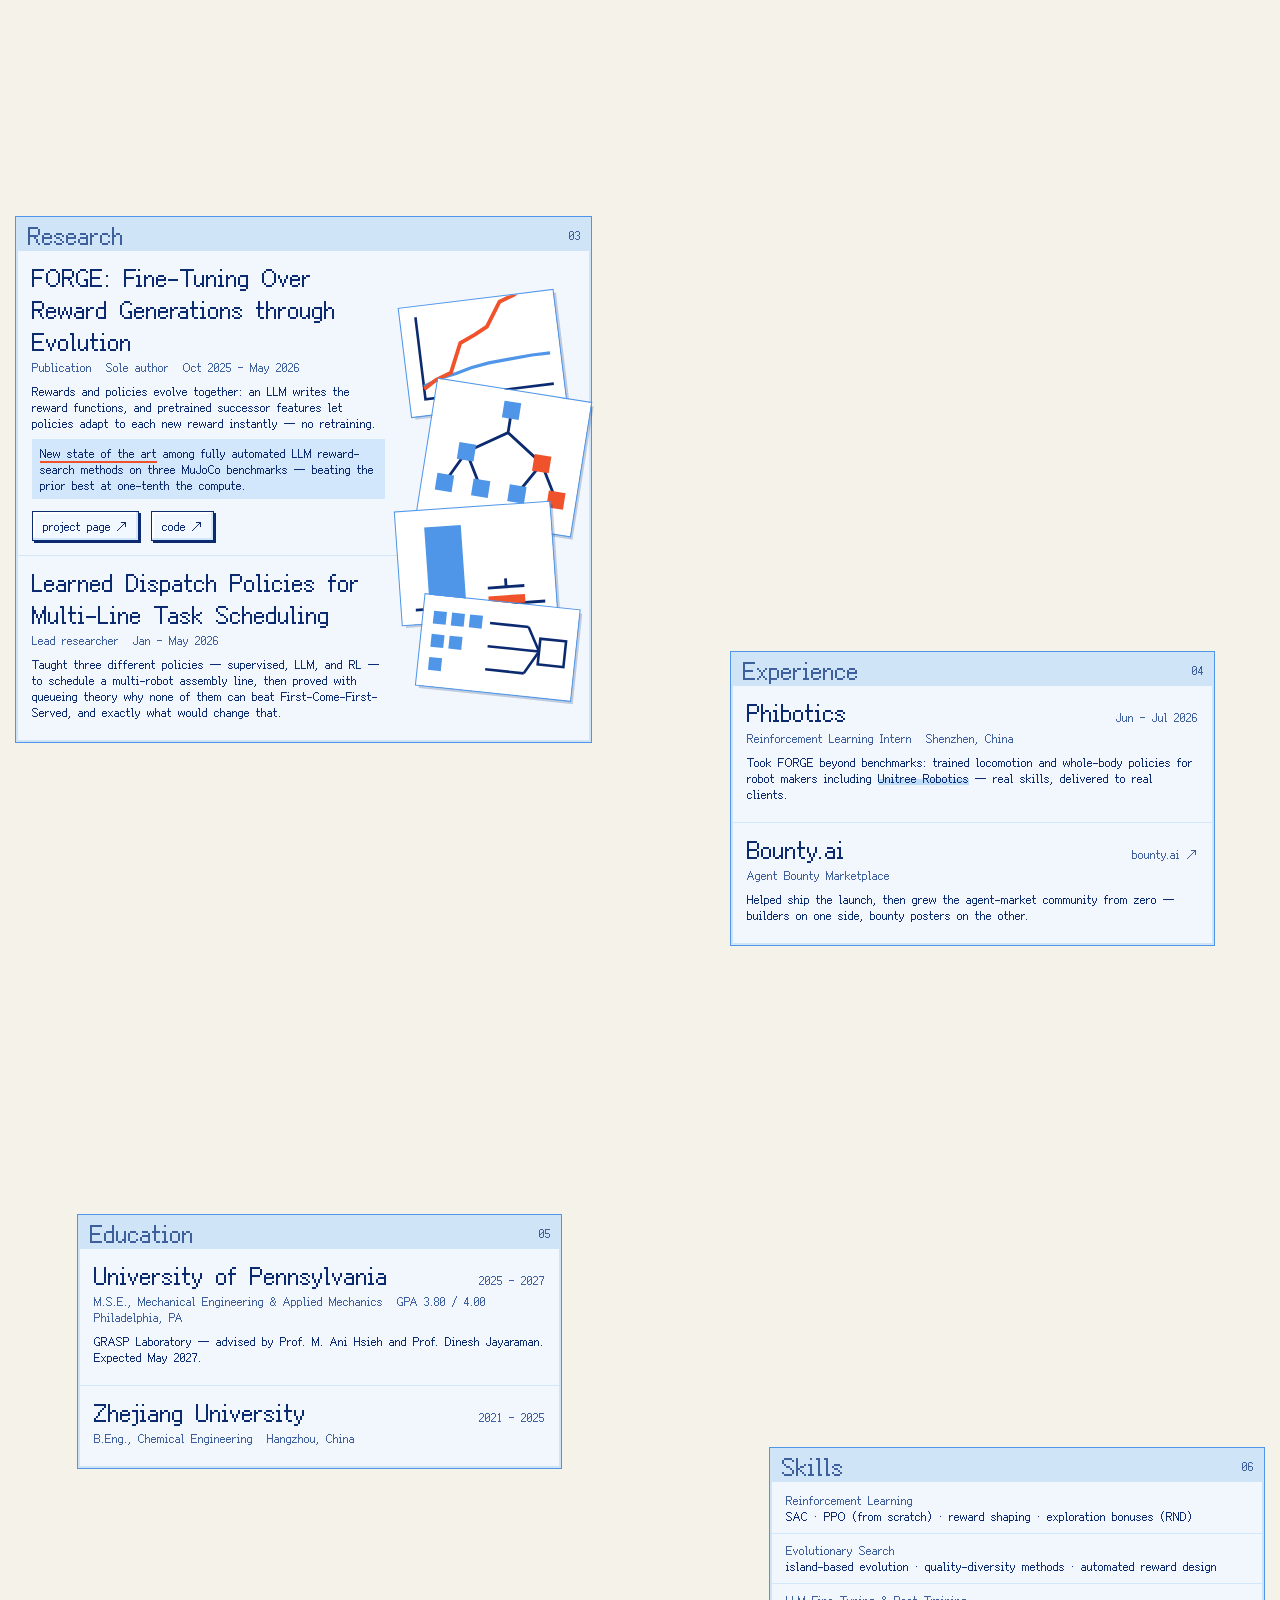
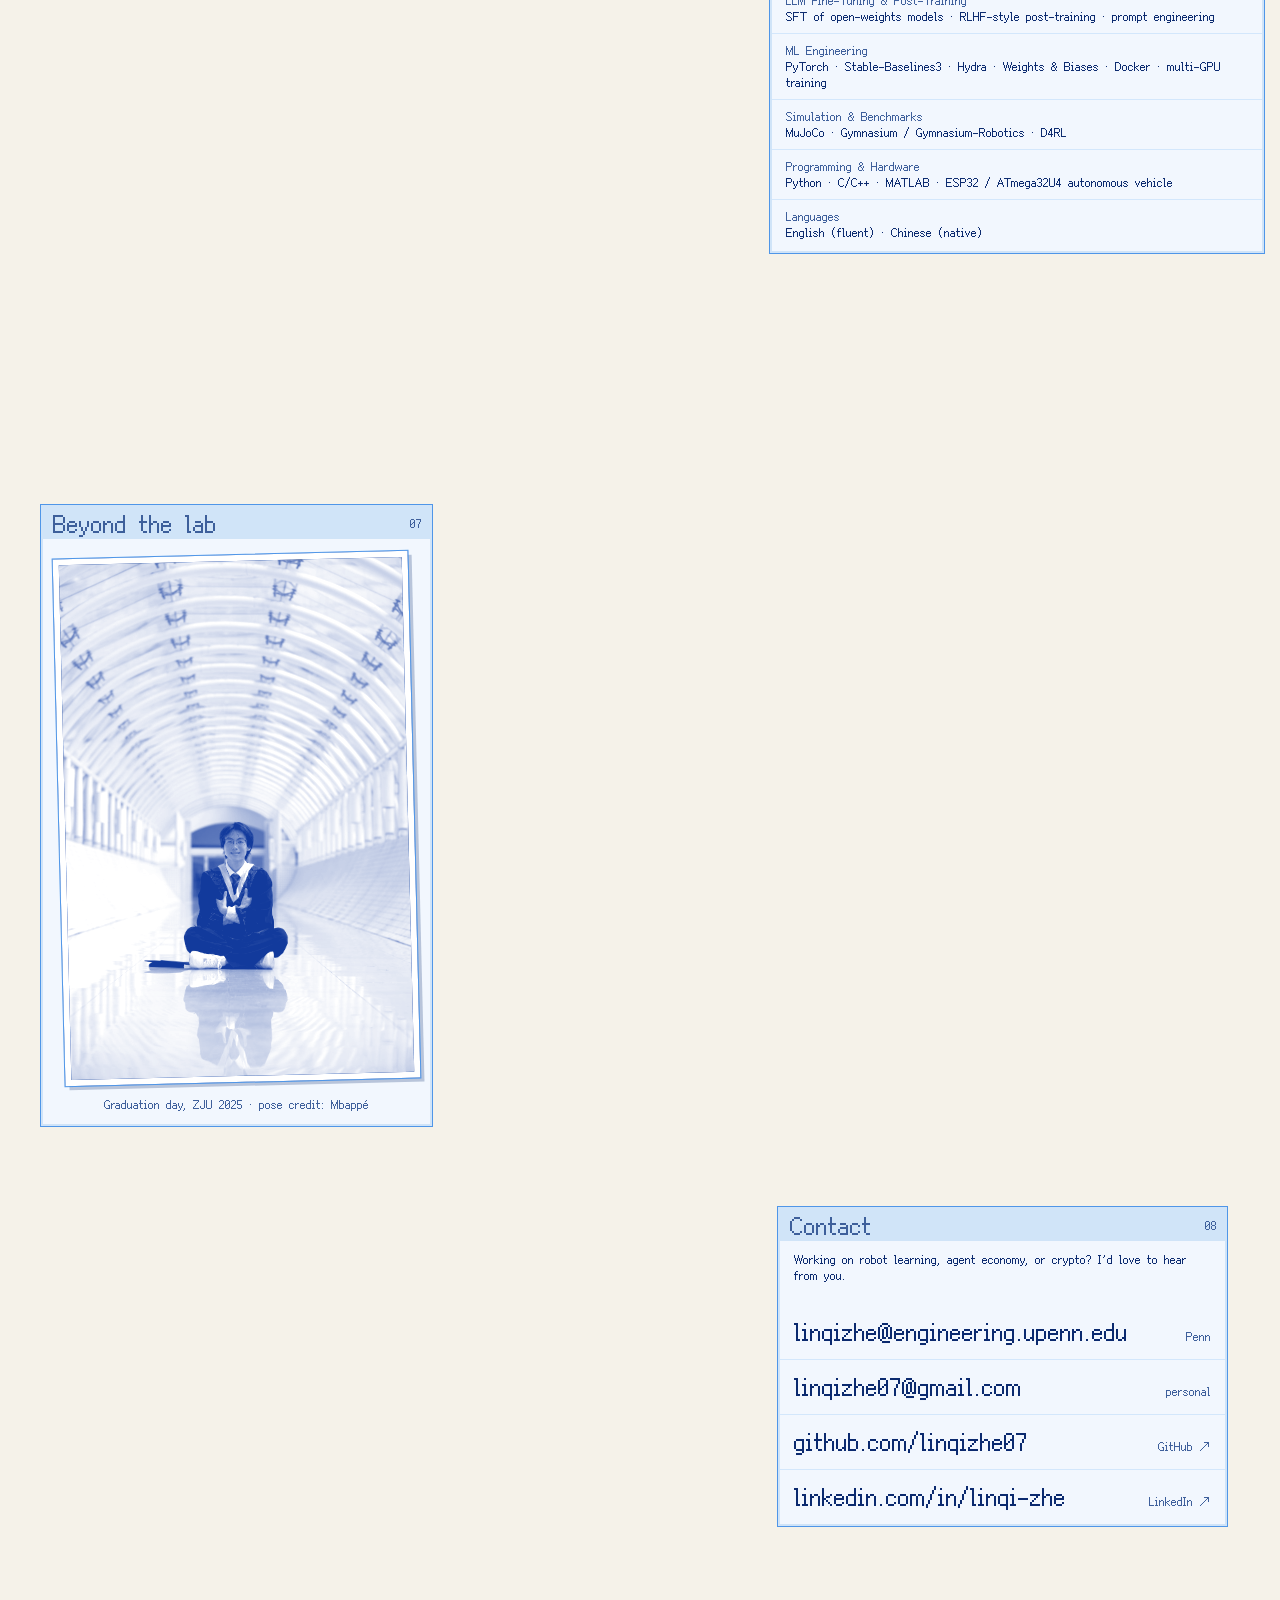
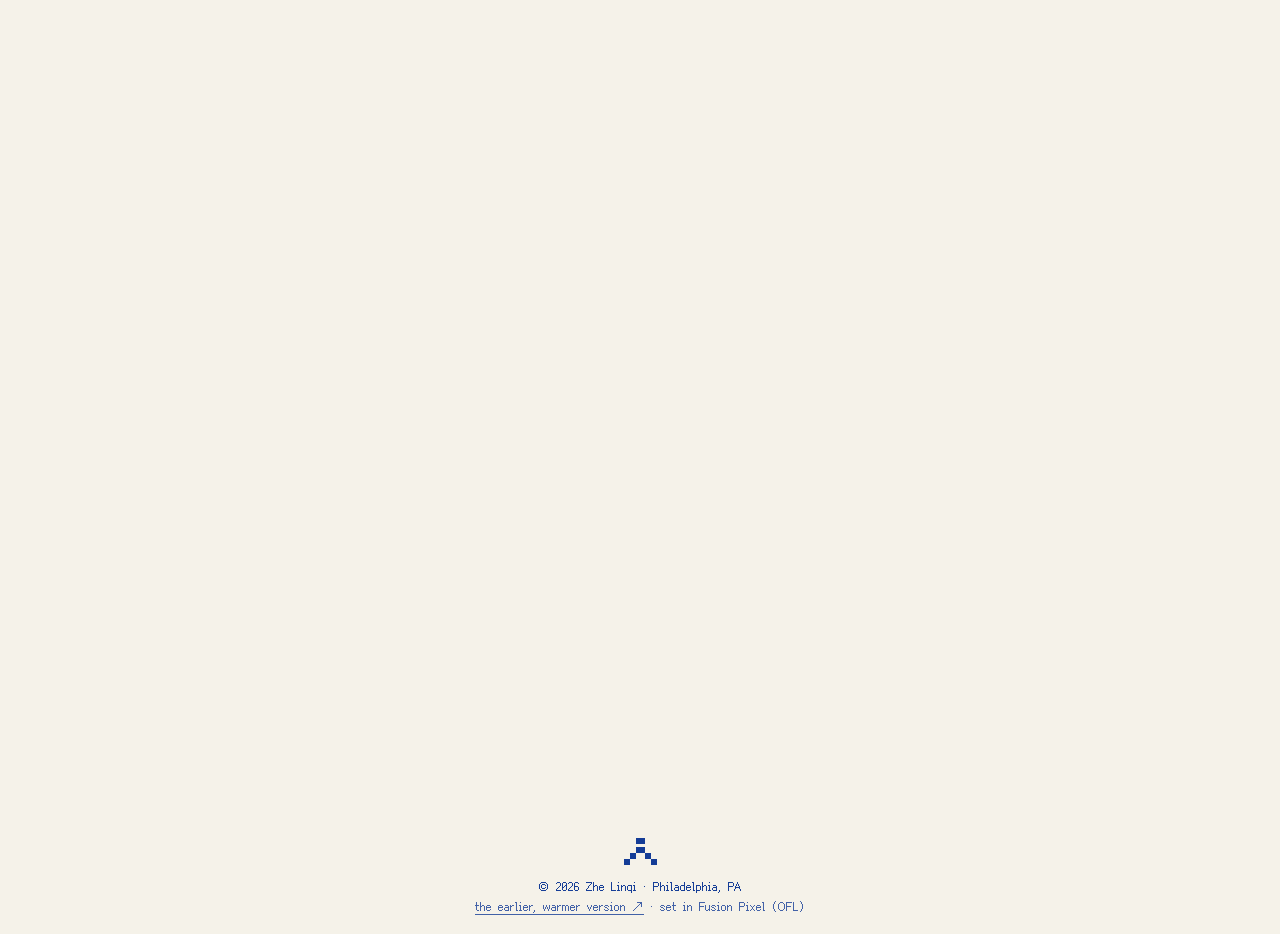
==== commit fe099ead: "Prefix the remembered theme and language keys On github.io the homepage shares one origin, and so on" ====
--- a/index.html
+++ b/index.html
@@ -23,7 +23,7 @@
 /* Light or dark, English or Chinese, decided before anything is painted: the reader's own choice if there is one, else the system's. */
 (function () {
   var r = document.documentElement, t = null, l = null;
-  try { t = localStorage.getItem('theme'); l = localStorage.getItem('lang'); } catch (e) {}
+  try { t = localStorage.getItem('linqi:theme'); l = localStorage.getItem('linqi:lang'); } catch (e) {}
   if (t === 'dark' || t === 'light') r.setAttribute('data-theme', t);
   if (l !== 'en' && l !== 'zh') {
     l = 'en';
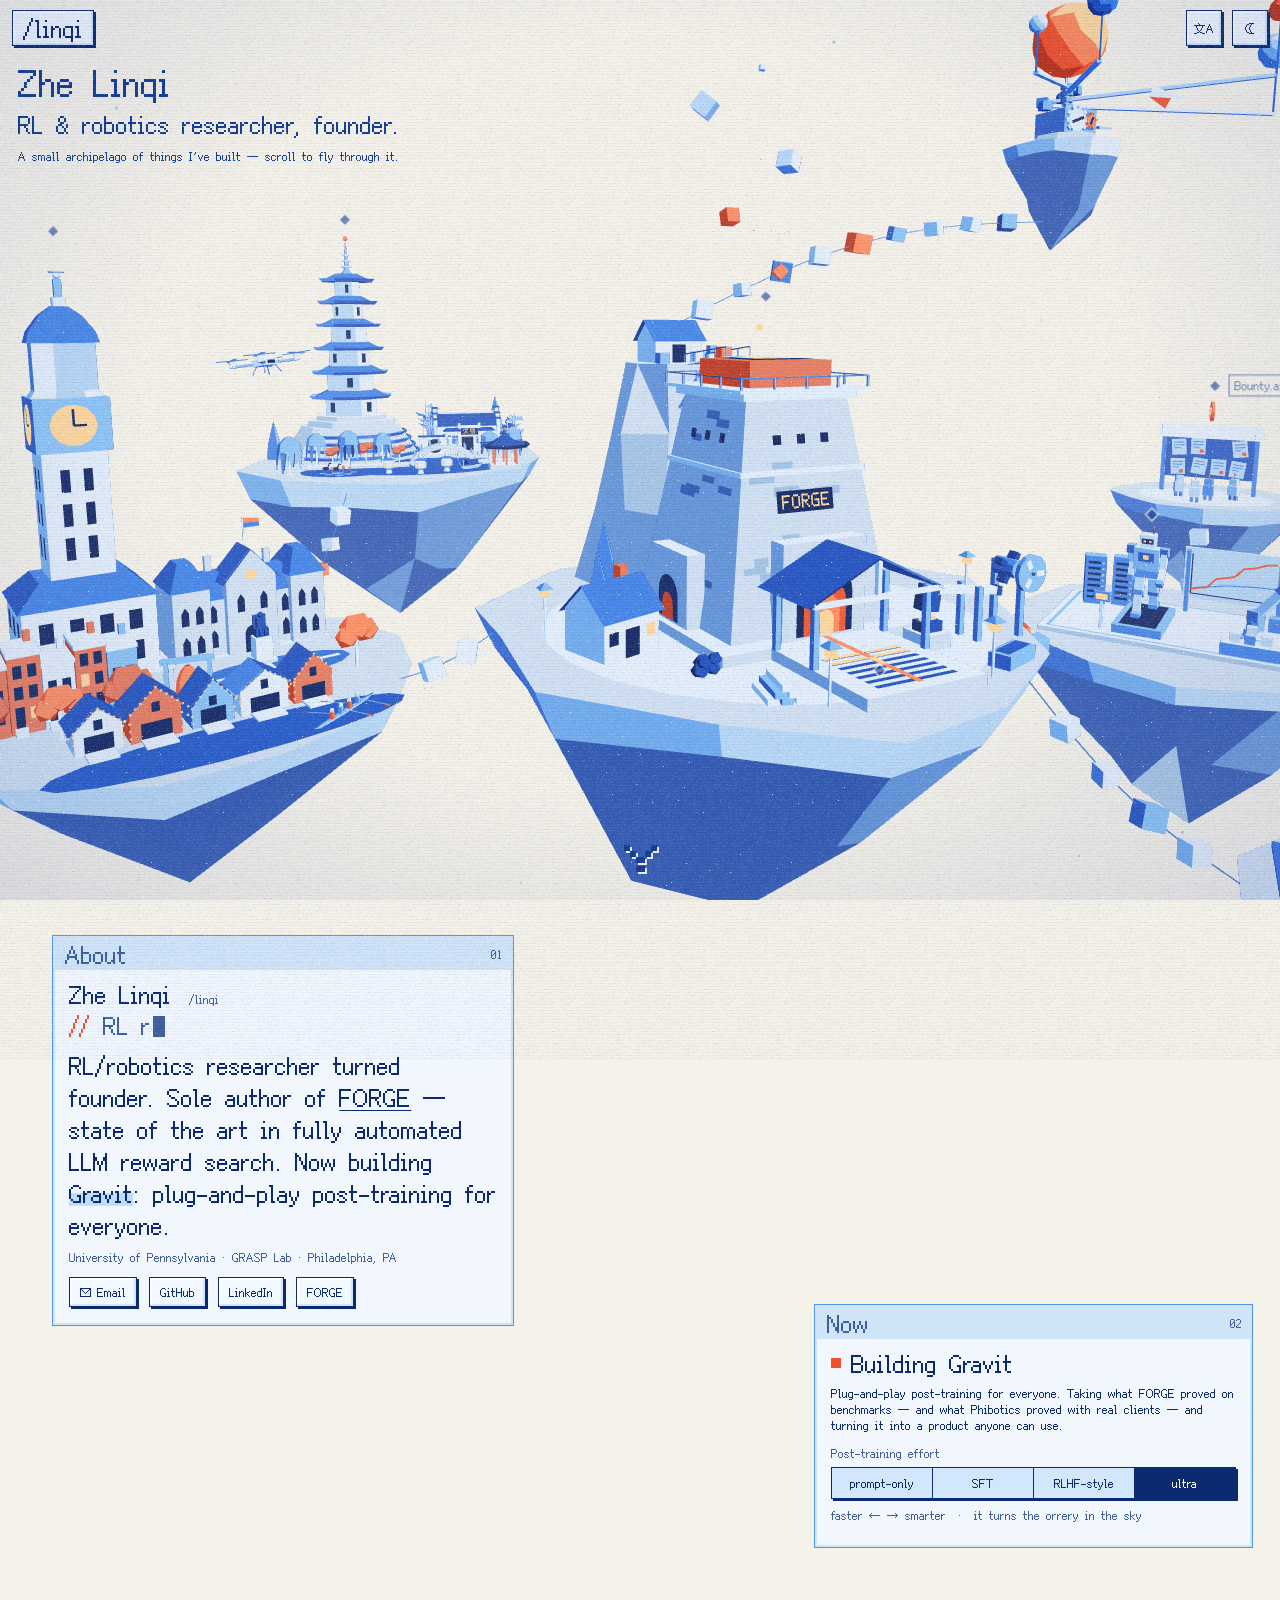
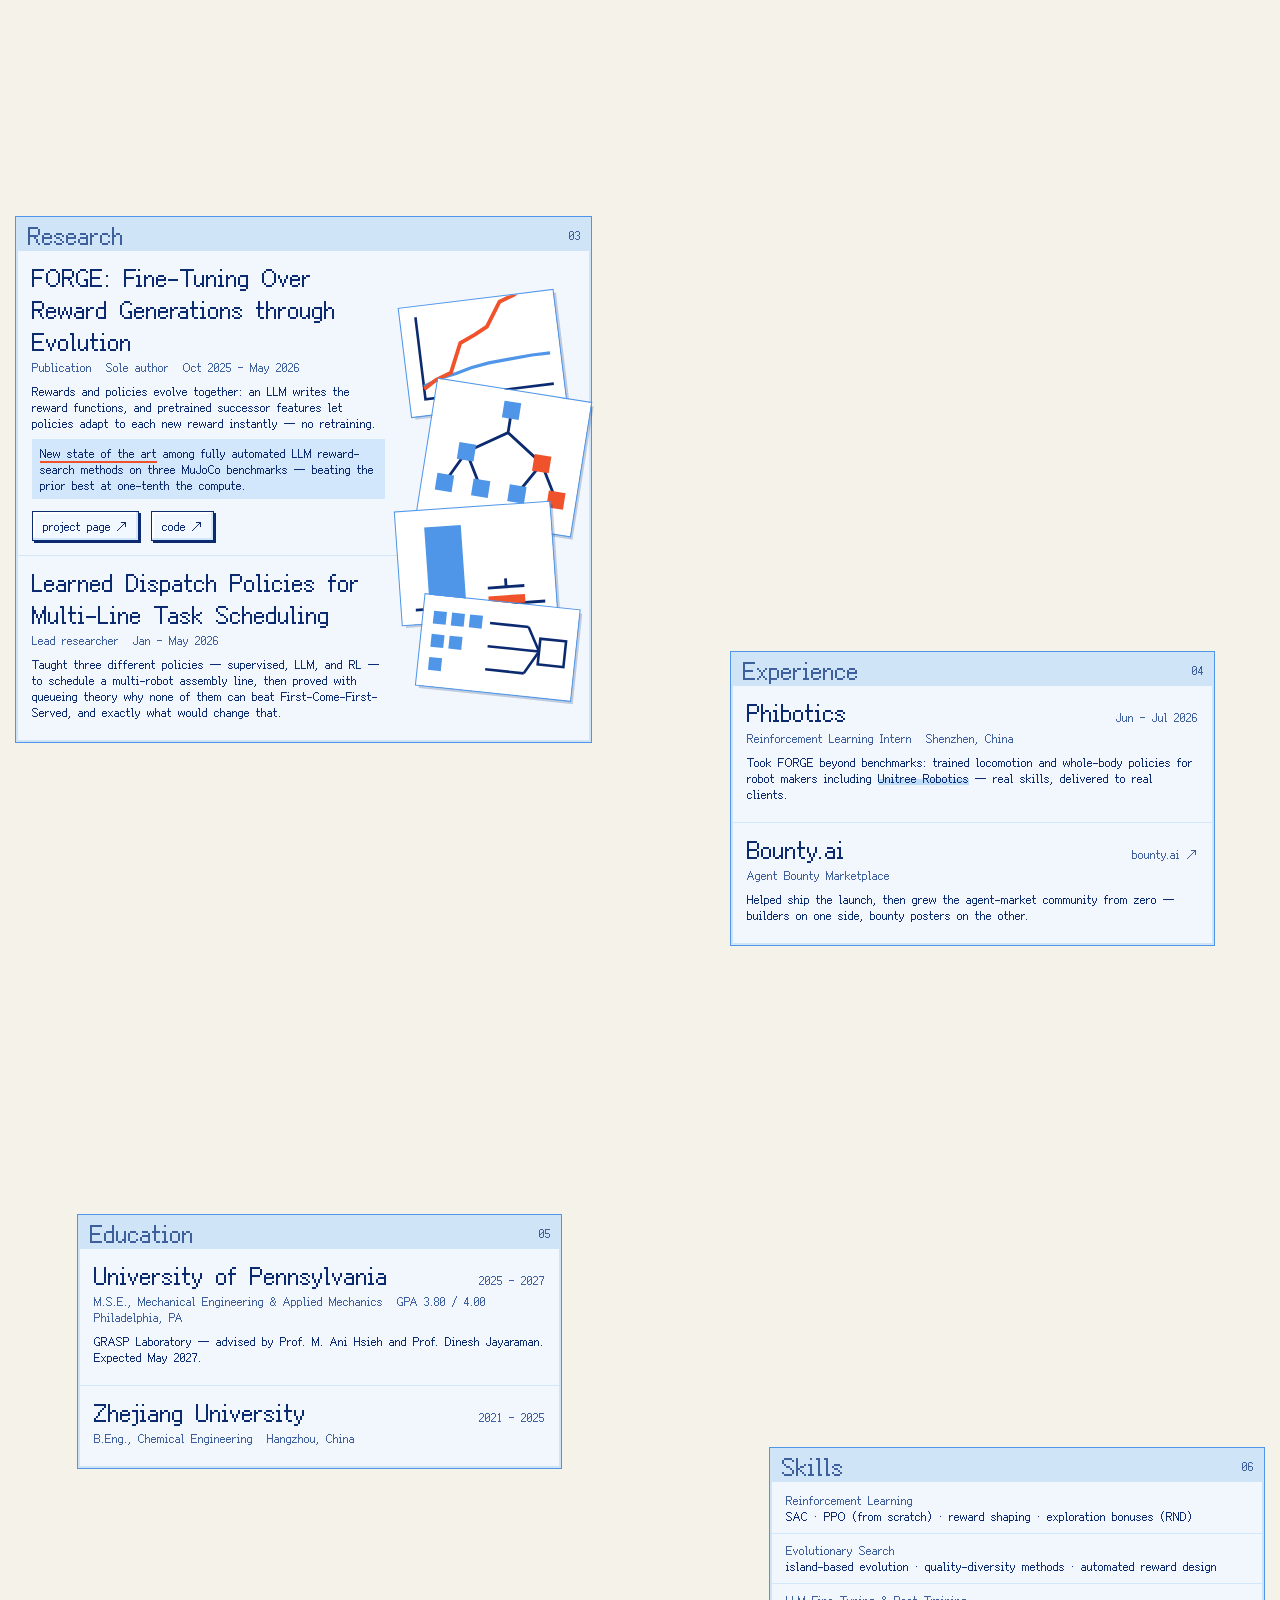
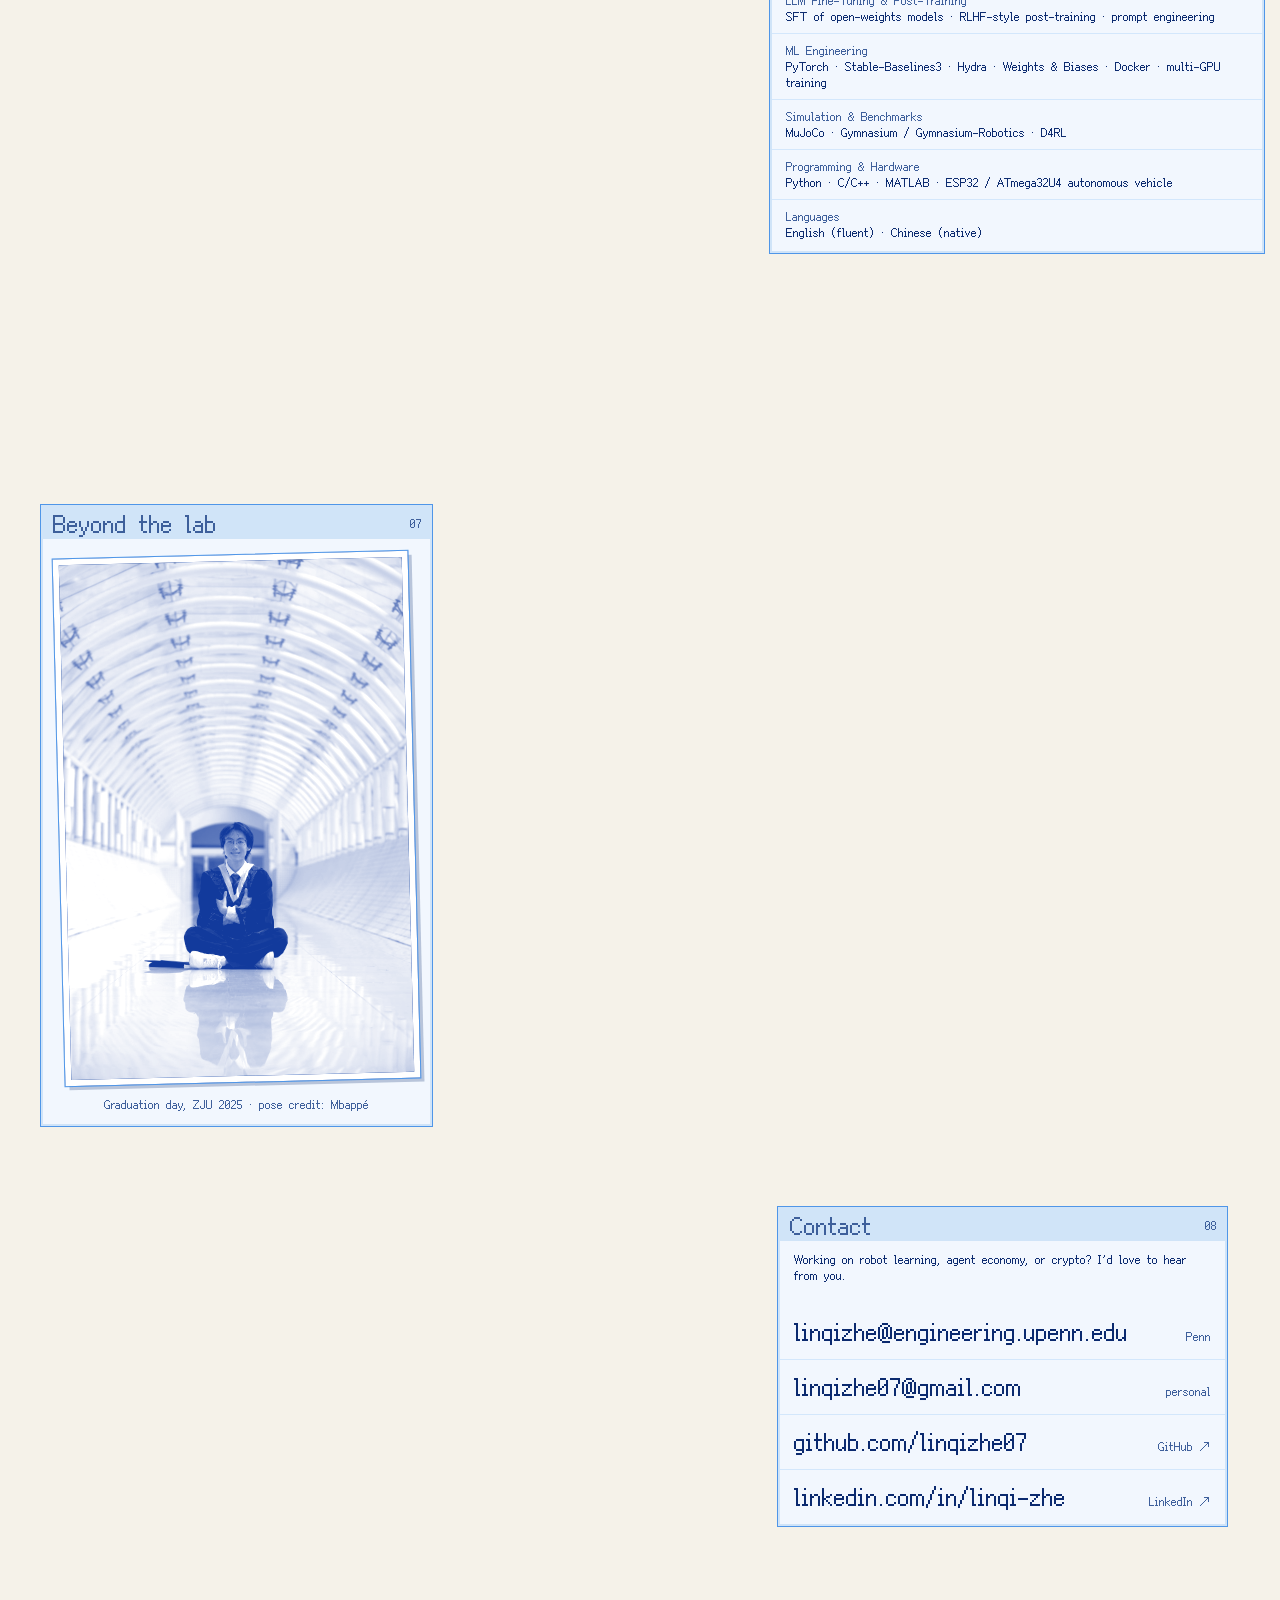
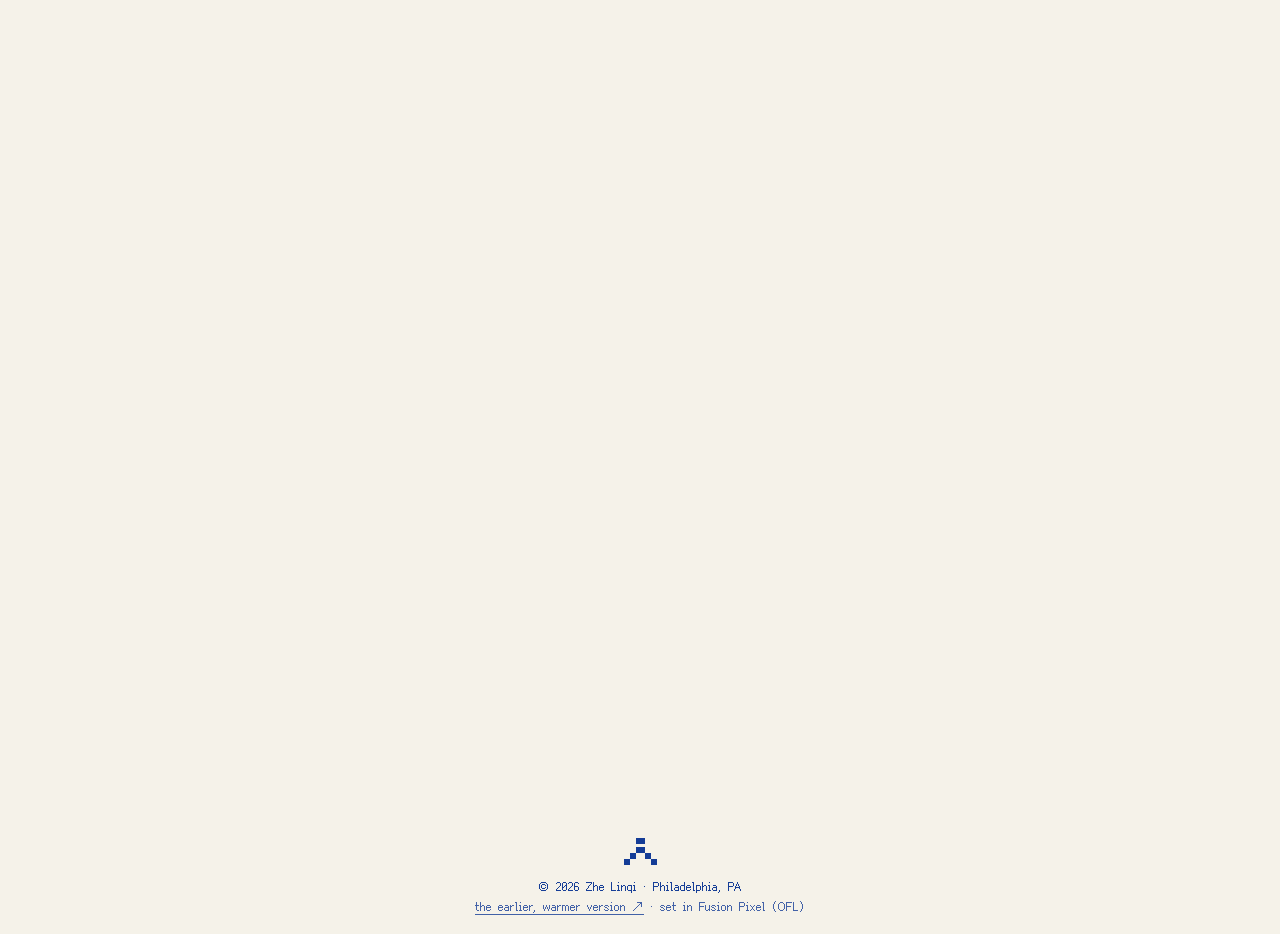
==== commit 8792fdd4: "Rework the archipelago: an ironworks, an orrery, more of Hangzhou and Philadelphia The central tower" ====
--- a/index.html
+++ b/index.html
@@ -211,7 +211,7 @@
       </dl>
     </section>
 
-    <section class="win" id="life" aria-labelledby="t-life" data-stop="7">
+    <section class="win" id="life" aria-labelledby="t-life" data-stop="8">
       <header class="bar"><h2 id="t-life"><span class="en">Beyond the lab</span><span class="zh" lang="zh-Hans">实验室之外</span></h2><span class="ix" aria-hidden="true">07</span></header>
       <figure class="photo">
         <div class="print" tabindex="0">
@@ -224,7 +224,7 @@
       </figure>
     </section>
 
-    <section class="win" id="contact" aria-labelledby="t-contact" data-stop="8">
+    <section class="win" id="contact" aria-labelledby="t-contact" data-stop="9">
       <header class="bar"><h2 id="t-contact"><span class="en">Contact</span><span class="zh" lang="zh-Hans">联系</span></h2><span class="ix" aria-hidden="true">08</span></header>
       <div class="body">
         <p class="en">Working on robot learning, agent economy, or crypto? I&rsquo;d love to hear from you.</p>
